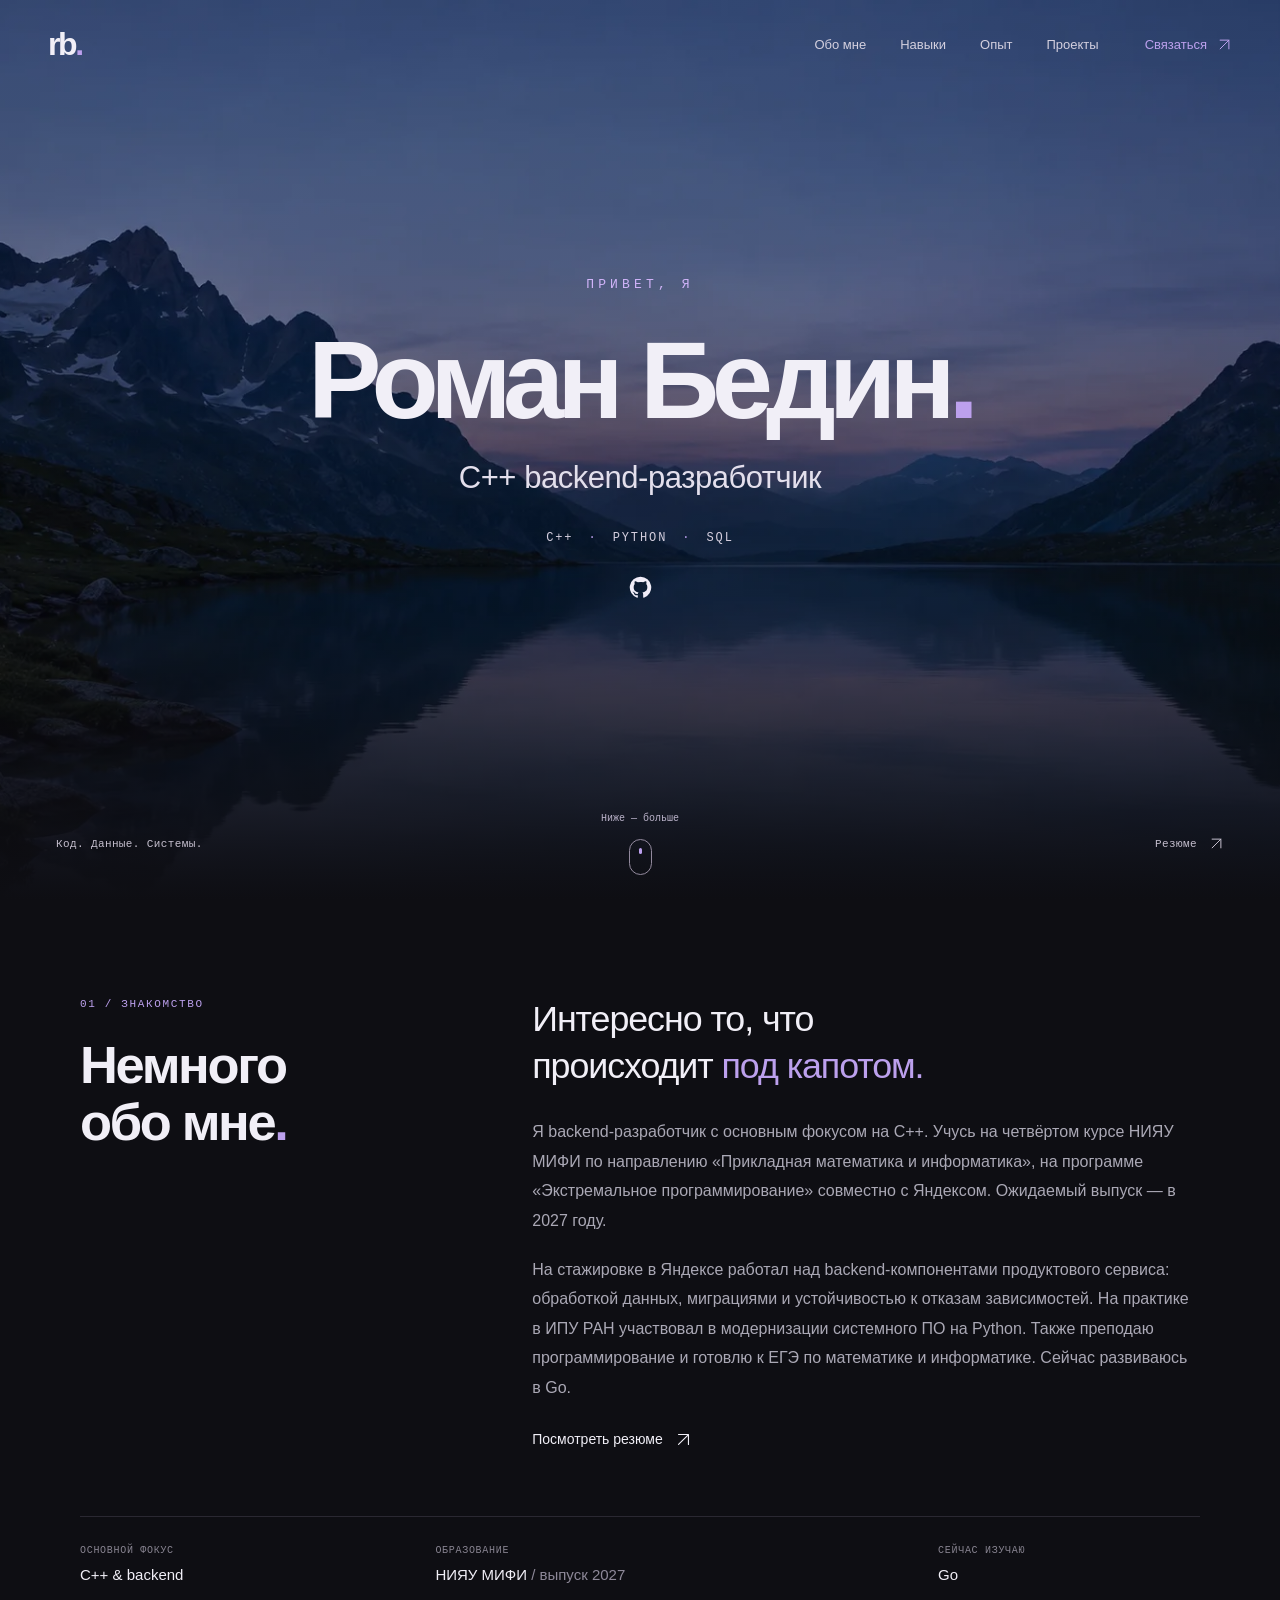
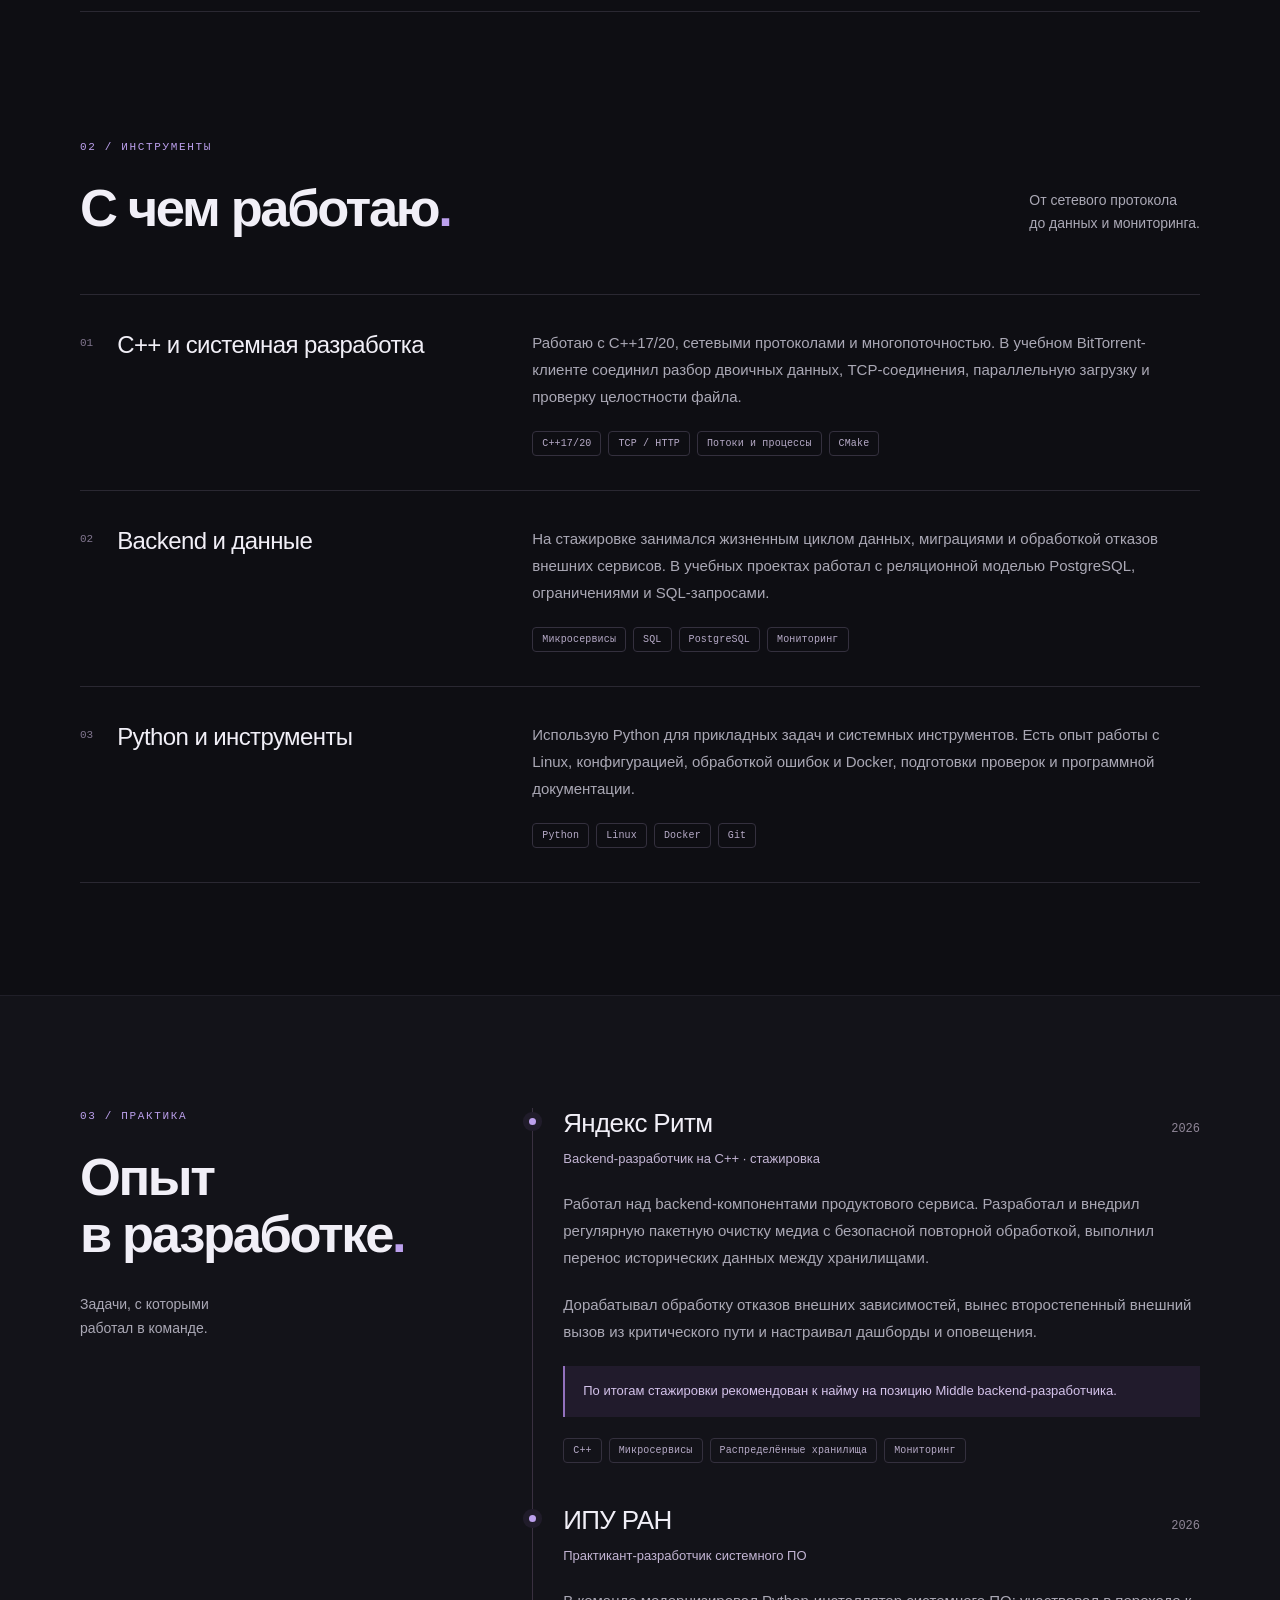
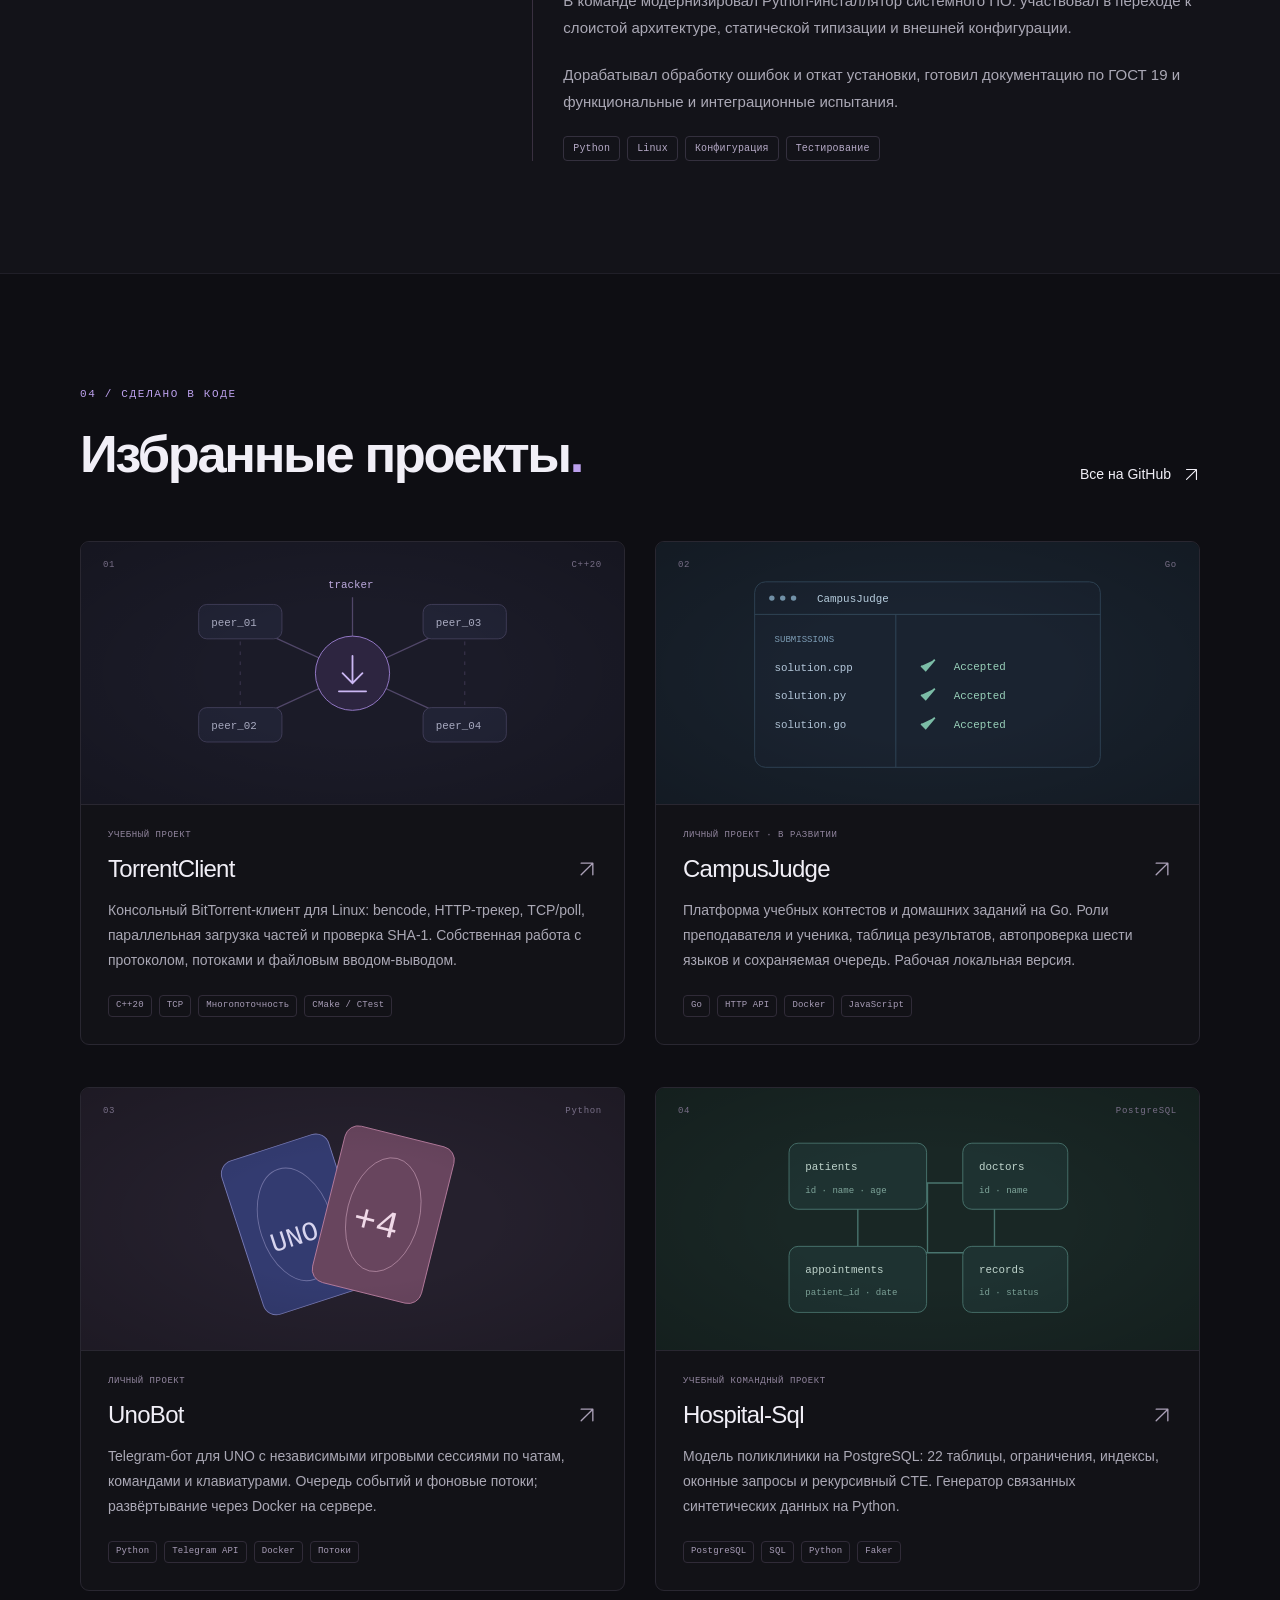
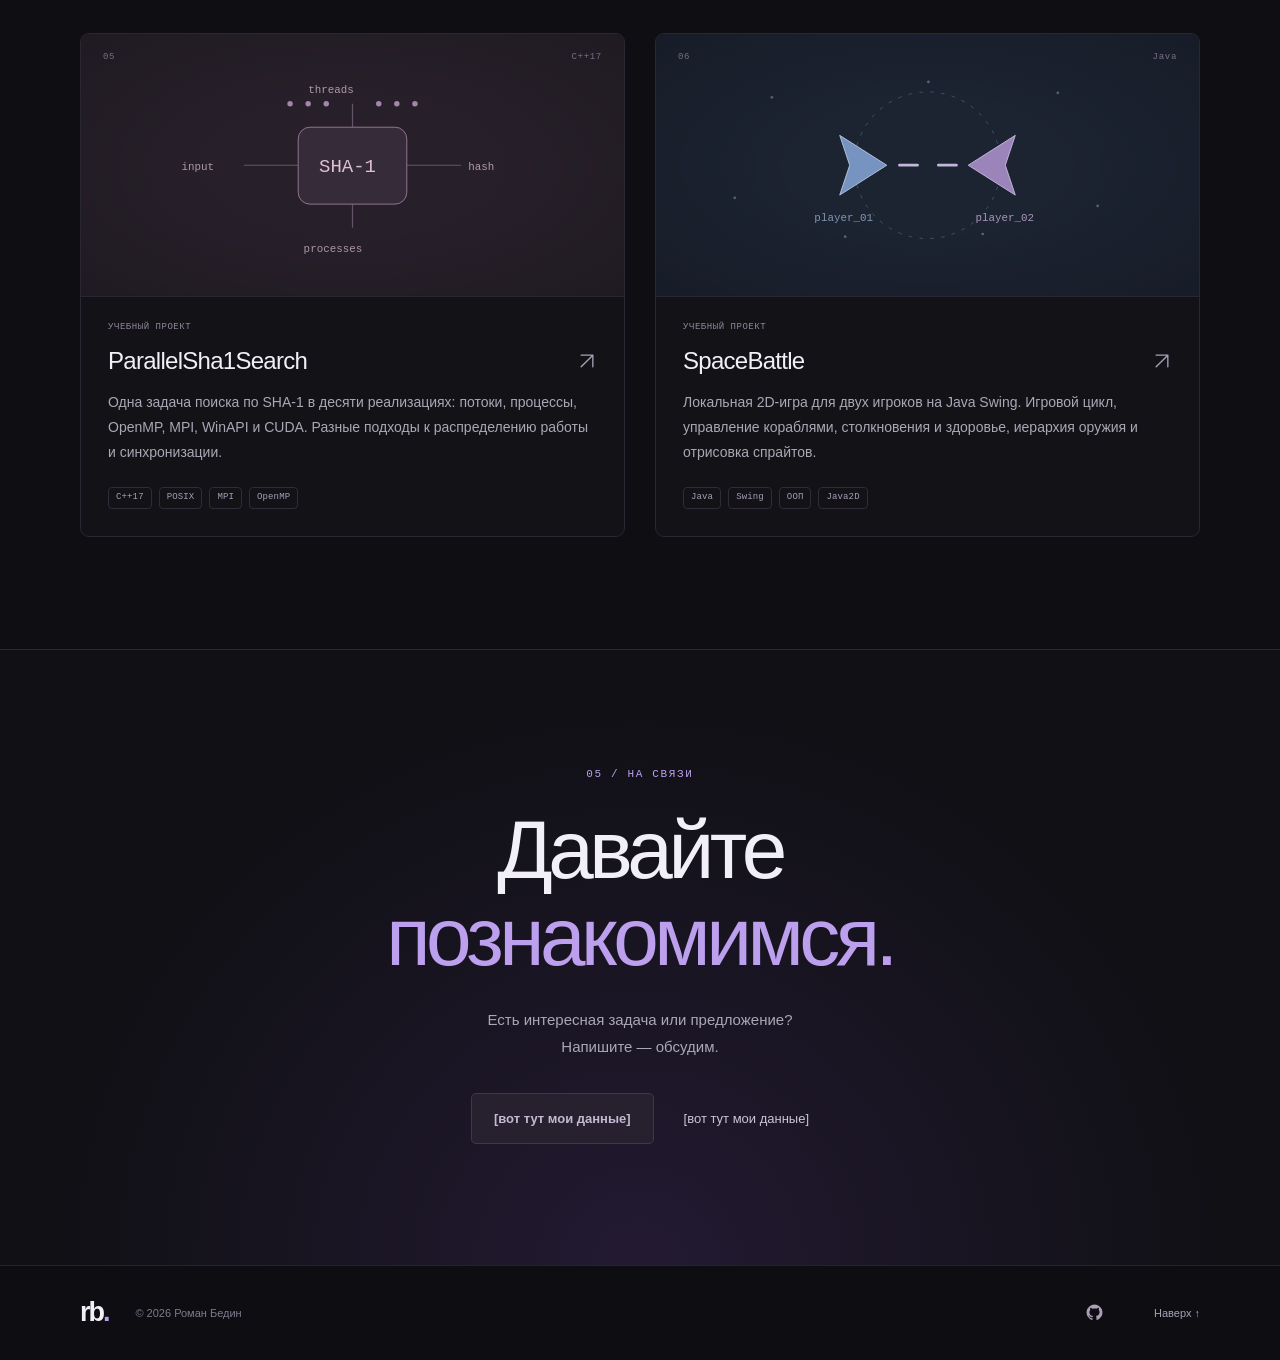
==== index.html @ 767c6d30 "Create local personal portfolio" ====
<!doctype html>
<html lang="ru">
  <head>
    <meta charset="utf-8" />
    <meta name="viewport" content="width=device-width, initial-scale=1" />
    <meta name="theme-color" content="#0e0e13" />
    <meta name="description" content="Роман Бедин — C++ backend-разработчик. Опыт в Яндексе, системная разработка и избранные проекты." />
    <title>Роман Бедин — C++ backend-разработчик</title>
    <link rel="icon" type="image/svg+xml" href="./assets/favicon.svg" />
    <link rel="preload" as="image" href="./assets/images/alpine-dusk.webp" />
    <link rel="stylesheet" href="./styles.css" />
    <script type="module" src="./app.js"></script>
  </head>
  <body>
    <a class="skip-link" href="#about">Перейти к содержанию</a>
    <svg class="icon-library" xmlns="http://www.w3.org/2000/svg" aria-hidden="true">
      <symbol id="icon-arrow" viewBox="0 0 24 24"><path d="M5 19 19 5M5 5h14v14" /></symbol>
      <symbol id="icon-down" viewBox="0 0 24 24"><path d="M12 4v16m-6-6 6 6 6-6" /></symbol>
      <symbol id="icon-github" viewBox="0 0 24 24"><path fill="currentColor" stroke="none" d="M12 .8a11.2 11.2 0 0 0-3.54 21.83c.56.1.76-.24.76-.54v-2.1c-3.12.68-3.78-1.32-3.78-1.32-.51-1.3-1.25-1.65-1.25-1.65-1.02-.7.08-.68.08-.68 1.13.08 1.73 1.16 1.73 1.16 1 1.71 2.63 1.22 3.27.94.1-.73.39-1.22.71-1.5-2.49-.28-5.11-1.25-5.11-5.54 0-1.22.44-2.22 1.15-3-.12-.28-.5-1.42.11-2.96 0 0 .94-.3 3.08 1.15A10.7 10.7 0 0 1 12 6.2c.95 0 1.9.13 2.8.38 2.14-1.45 3.08-1.15 3.08-1.15.61 1.54.23 2.68.11 2.96.72.78 1.15 1.78 1.15 3 0 4.3-2.62 5.25-5.12 5.53.4.35.76 1.03.76 2.08v3.09c0 .3.2.65.77.54A11.2 11.2 0 0 0 12 .8Z" /></symbol>
      <symbol id="icon-telegram" viewBox="0 0 24 24"><path fill="currentColor" stroke="none" d="m21.4 3.2-3.3 17c-.25 1.2-.92 1.5-1.86.93l-5.04-3.72-2.43 2.34c-.27.27-.5.5-1.02.5l.36-5.13L17.45 6c.4-.36-.08-.56-.62-.2L5.3 13.1.35 11.55c-1.08-.34-1.1-1.08.23-1.6L19.9 2.5c.9-.33 1.7.2 1.5.7Z" /></symbol>
      <symbol id="icon-mail" viewBox="0 0 24 24"><rect x="3" y="5" width="18" height="14" rx="3" /><path d="m4 7 8 6 8-6" /></symbol>
      <symbol id="icon-copy" viewBox="0 0 24 24"><rect x="8" y="8" width="12" height="12" rx="3" /><path d="M15 8V5a2 2 0 0 0-2-2H5a2 2 0 0 0-2 2v8a2 2 0 0 0 2 2h3" /></symbol>
      <symbol id="icon-check" viewBox="0 0 24 24"><path d="m5 12 4 4L19 6" /></symbol>
    </svg>

    <header class="site-header">
      <div class="header-inner">
        <a class="wordmark" href="#home" aria-label="Роман Бедин — на главную">rb<span>.</span></a>
        <button class="menu-toggle" aria-expanded="false" aria-controls="site-nav" aria-label="Открыть меню"><span></span><span></span></button>
        <nav id="site-nav" class="site-nav" aria-label="Основная навигация">
          <a href="#about">Обо мне</a>
          <a href="#expertise">Навыки</a>
          <a href="#experience">Опыт</a>
          <a href="#projects">Проекты</a>
          <a class="nav-contact" href="#contact">Связаться <svg class="icon" aria-hidden="true"><use href="#icon-arrow" /></svg></a>
        </nav>
      </div>
    </header>

    <main>
      <section id="home" class="hero" aria-labelledby="hero-title">
        <div class="hero-content">
          <p class="eyebrow hero-eyebrow">Привет, я</p>
          <h1 id="hero-title">Роман Бедин<span class="hero-dot">.</span></h1>
          <p class="hero-role">C++ backend-разработчик</p>
          <p class="hero-technologies">C++ <span>·</span> Python <span>·</span> SQL</p>
          <div class="social-links hero-socials" data-socials></div>
        </div>
        <div class="hero-bottom">
          <span class="hero-note">Код. Данные. Системы.</span>
          <a class="scroll-cue" href="#about"><span>Ниже — больше</span><span class="scroll-mouse" aria-hidden="true"><i></i></span></a>
          <a class="hero-resume" href="./resume.html">Резюме <svg class="icon" aria-hidden="true"><use href="#icon-arrow" /></svg></a>
        </div>
      </section>

      <section id="about" class="section about-section" aria-labelledby="about-title">
        <div class="container about-grid">
          <div class="section-intro"><p class="eyebrow">01 / Знакомство</p><h2 id="about-title">Немного <br />обо мне<span class="accent">.</span></h2></div>
          <div class="about-content"><p class="lead">Интересно то, что<br class="desktop-break" /> происходит <span class="accent">под капотом.</span></p><div id="about-copy" class="body-copy"></div><a class="text-link" href="./resume.html">Посмотреть резюме <svg class="icon" aria-hidden="true"><use href="#icon-arrow" /></svg></a></div>
        </div>
        <div class="container"><div class="about-facts"><div><span class="fact-label">Основной фокус</span><span>C++ & backend</span></div><div><span class="fact-label">Образование</span><span>НИЯУ МИФИ <span class="fact-muted">/ выпуск 2027</span></span></div><div><span class="fact-label">Сейчас изучаю</span><span>Go</span></div></div></div>
      </section>

      <section id="expertise" class="section expertise-section" aria-labelledby="expertise-title">
        <div class="container"><div class="section-heading"><div><p class="eyebrow">02 / Инструменты</p><h2 id="expertise-title">С чем работаю<span class="accent">.</span></h2></div><p class="section-caption">От сетевого протокола<br />до данных и мониторинга.</p></div><div id="expertise-list" class="expertise-list"></div></div>
      </section>

      <section id="experience" class="section experience-section" aria-labelledby="experience-title">
        <div class="container experience-grid"><div class="section-intro"><p class="eyebrow">03 / Практика</p><h2 id="experience-title">Опыт <br />в разработке<span class="accent">.</span></h2><p class="section-caption">Задачи, с которыми<br />работал в команде.</p></div><div id="experience-list" class="experience-list"></div></div>
      </section>

      <section id="projects" class="section projects-section" aria-labelledby="projects-title">
        <div class="container"><div class="section-heading"><div><p class="eyebrow">04 / Сделано в коде</p><h2 id="projects-title">Избранные проекты<span class="accent">.</span></h2></div><a class="text-link" href="https://github.com/lioiioiioil?tab=repositories" target="_blank" rel="noopener noreferrer">Все на GitHub <svg class="icon" aria-hidden="true"><use href="#icon-arrow" /></svg></a></div><div id="project-grid" class="project-grid"></div></div>
      </section>

      <section id="contact" class="section contact-section" aria-labelledby="contact-title">
        <div class="container contact-inner"><p class="eyebrow">05 / На связи</p><h2 id="contact-title">Давайте<br /><span class="accent">познакомимся.</span></h2><p class="contact-description">Есть интересная задача или предложение?<br />Напишите — обсудим.</p><div class="contact-actions"><a id="telegram-contact" class="button button-primary" aria-disabled="true">[вот тут мои данные]</a><div class="email-contact"><a id="email-link">[вот тут мои данные]</a><button id="copy-email" class="icon-button" hidden aria-label="Скопировать email" title="Скопировать email"><svg class="icon" aria-hidden="true"><use href="#icon-copy" /></svg></button></div></div><p id="copy-status" class="copy-status" role="status" aria-live="polite"></p></div>
      </section>
    </main>

    <footer class="site-footer"><div class="container footer-inner"><a class="wordmark" href="#home" aria-label="Наверх">rb<span>.</span></a><p>© <span id="year">2026</span> Роман Бедин</p><div class="social-links footer-socials" data-socials></div><a class="back-to-top" href="#home">Наверх ↑</a></div></footer>
    <noscript><div class="noscript-message">Для просмотра всех разделов включите JavaScript. <a href="./resume.html">Открыть текстовое резюме</a>.</div></noscript>
  </body>
</html>
---- styles.css ----
@charset "UTF-8";

:root {
  color-scheme: dark;
  --bg: #0e0e13;
  --panel: #131319;
  --text: #f1eff7;
  --muted: #aaa8b5;
  --accent: #bca0ed;
  --line: #2a2832;
  --font: -apple-system, BlinkMacSystemFont, "Segoe UI", sans-serif;
  --mono: "SFMono-Regular", Consolas, "Liberation Mono", monospace;
}

* { box-sizing: border-box; }
html { scroll-behavior: smooth; scroll-padding-top: 94px; }
body { margin: 0; background: var(--bg); color: var(--text); font-family: var(--font); -webkit-font-smoothing: antialiased; }
body, button, a { -webkit-tap-highlight-color: transparent; }
button, input { font: inherit; }
button, a { touch-action: manipulation; }
a { color: inherit; text-decoration: none; }
button { color: inherit; }
button, [href] { -webkit-user-drag: none; }
button { cursor: pointer; }
img, svg { display: block; max-width: 100%; }
h1, h2, h3, p { margin: 0; }
ul { padding: 0; margin: 0; list-style: none; }
::selection { color: #fff; background: #705b93; }
:focus-visible { outline: 2px solid var(--accent); outline-offset: 7px; }
.icon-library { position: absolute; width: 0; height: 0; overflow: hidden; }
.icon { width: 21px; height: 21px; flex: 0 0 auto; fill: none; stroke: currentColor; stroke-width: 1.6; stroke-linecap: round; stroke-linejoin: round; }
.container { width: min(1120px, calc(100% - 112px)); margin-inline: auto; }
.section { padding: 112px 0; }
.accent { color: var(--accent); }
.eyebrow { font-family: var(--mono); color: var(--accent); font-size: 11px; font-weight: 500; line-height: 1.5; letter-spacing: .15em; text-transform: uppercase; margin-bottom: 23px; }
h2 { font-size: clamp(36px, 4.1vw, 54px); font-weight: 550; line-height: 1.1; letter-spacing: -.045em; }
.section-heading { display: flex; align-items: flex-end; justify-content: space-between; gap: 32px; margin-bottom: 58px; }
.section-caption { color: var(--muted); font-size: 14px; line-height: 1.7; }
.section-intro .section-caption { margin-top: 30px; }
.text-link { display: inline-flex; align-items: center; gap: 12px; font-size: 14px; font-weight: 500; transition: color .2s; }
.text-link .icon { width: 17px; height: 17px; transition: transform .2s; }
.text-link:hover { color: var(--accent); }
.text-link:hover .icon { transform: translate(2px, -2px); }
.skip-link { position: fixed; z-index: 100; left: 16px; top: -100px; padding: 15px 20px; color: #16111f; background: var(--accent); border-radius: 6px; }
.skip-link:focus { top: 12px; }

/* The photograph stays local: the first screen works without third-party requests. */
.hero { min-height: 760px; height: 100svh; max-height: 1100px; position: relative; display: flex; align-items: center; justify-content: center; isolation: isolate; background: #171b29; }
.hero::before { content: ""; position: absolute; z-index: -2; inset: 0; background: url("./assets/images/alpine-dusk.webp") center 54% / cover no-repeat; }
.hero::after { content: ""; position: absolute; z-index: -1; inset: 0; background: linear-gradient(180deg, rgba(12, 12, 21, .36) 0%, rgba(13, 12, 23, .32) 35%, rgba(11, 11, 18, .42) 67%, #0e0e13 100%); }
.site-header { position: fixed; top: 0; width: 100%; z-index: 30; transition: background .25s, border-color .25s; border-bottom: 1px solid transparent; }
.site-header.is-scrolled { background: rgba(14, 14, 19, .92); backdrop-filter: blur(20px); border-color: rgba(255, 255, 255, .06); }
.header-inner { width: min(1320px, calc(100% - 96px)); margin: auto; height: 88px; display: flex; align-items: center; justify-content: space-between; }
.wordmark { font-weight: 750; font-size: 32px; line-height: 1; letter-spacing: -.075em; }
.wordmark span { color: var(--accent); }
.site-nav { display: flex; align-items: center; gap: 34px; font-size: 13px; }
.site-nav a { color: #d4d0df; transition: color .2s; }
.site-nav a:hover, .site-nav a[aria-current] { color: var(--accent); }
.site-nav .nav-contact { margin-left: 12px; display: flex; align-items: center; gap: 10px; }
.nav-contact .icon { width: 15px; height: 15px; }
.menu-toggle { display: none; }
.hero-content { text-align: center; margin: -26px 24px 0; }
.hero-eyebrow { font-size: 13px; letter-spacing: .32em; margin-bottom: 24px; color: #d1b4fa; }
.hero h1 { font-size: clamp(64px, 8.6vw, 118px); font-weight: 570; letter-spacing: -.065em; line-height: 1.12; }
.hero-dot { color: var(--accent); }
.hero-role { margin-top: 19px; font-size: clamp(21px, 2.5vw, 31px); font-weight: 350; letter-spacing: -.015em; color: #e3dfec; }
.hero-technologies { margin-top: 35px; font-family: var(--mono); font-size: 12px; letter-spacing: .16em; color: #d5cfdf; text-transform: uppercase; }
.hero-technologies span { margin-inline: 15px; color: var(--accent); }
.social-links { display: flex; align-items: center; gap: 22px; }
.hero-socials { justify-content: center; margin-top: 31px; gap: 24px; }
.social-link { padding: 7px; margin: -7px; display: inline-flex; color: #f1edf8; transition: color .2s, transform .2s; }
.social-link:hover { color: var(--accent); transform: translateY(-3px); }
.hero-socials .icon { width: 23px; height: 23px; }
.hero-bottom { position: absolute; bottom: 49px; left: 56px; right: 56px; display: flex; align-items: center; justify-content: space-between; }
.hero-note, .hero-resume { color: #c5bfce; font-family: var(--mono); font-size: 11px; letter-spacing: .035em; }
.hero-resume { display: flex; align-items: center; gap: 12px; }
.hero-resume .icon { width: 15px; height: 15px; }
.hero-resume:hover { color: var(--accent); }
.scroll-cue { position: absolute; left: 50%; transform: translateX(-50%); display: flex; flex-direction: column; gap: 15px; align-items: center; }
.scroll-cue > span:first-child { color: #bbb3ca; font-family: var(--mono); font-size: 10px; }
.scroll-mouse { width: 23px; height: 36px; border: 1px solid #948b9f; border-radius: 14px; display: flex; justify-content: center; }
.scroll-mouse i { width: 3px; height: 6px; background: var(--accent); border-radius: 2px; margin-top: 8px; animation: scroll-dot 2s infinite; }
@keyframes scroll-dot { 0%, 100% { transform: translateY(0); opacity: .5; } 50% { transform: translateY(7px); opacity: 1; } }

.about-section { padding-top: 96px; }
.about-grid { display: grid; grid-template-columns: 1fr 1.72fr; gap: 64px; }
.lead { font-size: clamp(25px, 2.8vw, 36px); line-height: 1.3; letter-spacing: -.03em; margin: 0 0 28px; }
.body-copy { color: var(--muted); font-size: 16px; line-height: 1.85; }
.body-copy p + p { margin-top: 19px; }
.about-content .text-link { margin-top: 28px; }
.about-facts { display: grid; grid-template-columns: 1fr 1.45fr .8fr; border-top: 1px solid var(--line); border-bottom: 1px solid var(--line); margin-top: 68px; padding-block: 28px; gap: 28px; }
.about-facts > div { display: flex; flex-direction: column; gap: 10px; font-size: 15px; }
.fact-label { color: #888491; font-family: var(--mono); font-size: 10px; letter-spacing: .07em; text-transform: uppercase; }
.fact-muted { color: #8e8999; }
.expertise-section { padding-top: 15px; }
.expertise-item { display: grid; grid-template-columns: 1fr 1.72fr; gap: 64px; border-top: 1px solid var(--line); padding: 34px 0; }
.expertise-item:last-child { border-bottom: 1px solid var(--line); }
.expertise-name { display: flex; align-items: flex-start; gap: 24px; }
.expertise-number { font: 11px var(--mono); color: #80758e; padding-top: 8px; }
.expertise-name h3 { font-size: 24px; font-weight: 500; letter-spacing: -.025em; line-height: 1.35; }
.expertise-body > p { color: var(--muted); font-size: 15px; line-height: 1.8; }
.tags { display: flex; flex-wrap: wrap; gap: 7px; margin-top: 21px; }
.tag { font: 10px/1.5 var(--mono); letter-spacing: .015em; border: 1px solid #34303e; border-radius: 4px; padding: 4px 9px; color: #b7abc8; }
.experience-section { background: var(--panel); border-block: 1px solid #201f28; }
.experience-grid { display: grid; grid-template-columns: 1fr 1.72fr; gap: 64px; }
.experience-item { position: relative; padding: 0 0 42px 30px; border-left: 1px solid #393040; }
.experience-item::before { content: ""; width: 7px; height: 7px; border-radius: 50%; background: var(--accent); position: absolute; left: -4px; top: 10px; box-shadow: 0 0 0 6px #201c2a; }
.experience-item:last-child { padding-bottom: 0; }
.experience-top { display: flex; align-items: baseline; justify-content: space-between; gap: 20px; }
.experience-top h3 { font-size: 26px; font-weight: 500; letter-spacing: -.025em; }
.experience-year { font: 12px var(--mono); color: #908798; }
.experience-role { color: #c3b5d4; font-size: 13px; line-height: 1.6; margin-top: 10px; }
.experience-copy { color: var(--muted); font-size: 15px; line-height: 1.8; margin-top: 20px; }
.experience-highlight { color: #d4c3eb; background: #211b2c; border-left: 2px solid #9271bd; margin-top: 21px; padding: 14px 18px; font-size: 13px; line-height: 1.75; }
.project-grid { display: grid; grid-template-columns: repeat(2, minmax(0, 1fr)); gap: 42px 30px; }
.project-card { min-width: 0; display: flex; flex-direction: column; border: 1px solid #292731; border-radius: 9px; background: #121217; overflow: hidden; transition: border-color .25s, transform .25s; }
.project-card:hover { border-color: #665276; transform: translateY(-5px); }
.project-art { position: relative; background: #1b1b28; overflow: hidden; border-bottom: 1px solid #292731; }
.project-art::after { content: ""; position: absolute; pointer-events: none; inset: 0; background: radial-gradient(ellipse at center, transparent 35%, rgba(0, 0, 0, .2)); }
.project-art > svg { width: 100%; transition: transform .4s; }
.project-card:hover .project-art > svg { transform: scale(1.035); }
.project-art-meta { position: absolute; left: 22px; right: 22px; top: 18px; display: flex; justify-content: space-between; font: 9px var(--mono); letter-spacing: .08em; color: #8d829f; }
.project-judge .project-art { background: #18212c; }
.project-uno .project-art { background: #25202d; }
.project-database .project-art { background: #192725; }
.project-hash .project-art { background: #27202a; }
.project-space .project-art { background: #1c2331; }
.project-body { padding: 24px 27px 27px; flex: 1; display: flex; flex-direction: column; }
.project-kind { color: #92869f; font: 9px/1.5 var(--mono); letter-spacing: .06em; text-transform: uppercase; margin-bottom: 12px; }
.project-heading { display: flex; justify-content: space-between; align-items: center; gap: 15px; }
.project-heading h3 { font-size: 24px; font-weight: 520; letter-spacing: -.03em; }
.project-heading .icon { width: 20px; height: 20px; color: #aaa0b7; transition: color .2s, transform .2s; }
.project-card:hover .project-heading .icon { transform: translate(2px, -2px); color: var(--accent); }
.project-description { color: var(--muted); font-size: 14px; line-height: 1.8; margin-top: 15px; margin-bottom: 22px; }
.project-body .tags { margin-top: auto; padding-top: 0; }
.project-body .tag { border-color: #302b38; color: #a89db7; font-size: 9px; padding: 3px 7px; }
.contact-section { position: relative; overflow: hidden; text-align: center; padding-block: 116px 84px; border-top: 1px solid var(--line); background: radial-gradient(ellipse at 50% 100%, #231a32 0%, #101015 65%); }
.contact-inner { position: relative; }
.contact-inner .eyebrow { margin-bottom: 25px; }
.contact-inner h2 { font-size: clamp(49px, 6.4vw, 84px); letter-spacing: -.055em; font-weight: 500; line-height: 1.06; }
.contact-description { margin-top: 25px; color: var(--muted); font-size: 15px; line-height: 1.8; }
.contact-actions { margin-top: 33px; display: flex; align-items: center; justify-content: center; gap: 30px; }
.button { min-height: 51px; display: inline-flex; justify-content: center; align-items: center; gap: 22px; padding: 15px 22px; border-radius: 5px; font-size: 13px; font-weight: 550; border: 1px solid transparent; transition: background .2s, transform .2s; }
.button-primary { color: #1a1324; background: #bba0e7; }
.button-primary:hover { background: #d0b7f7; transform: translateY(-2px); }
.button[aria-disabled="true"] { cursor: default; color: #c4b8d2; background: #26202f; border-color: #44354f; transform: none; }
.button .icon { width: 16px; height: 16px; }
.email-contact { display: flex; align-items: center; gap: 14px; font-size: 13px; color: #cdc3d8; }
.email-contact a:hover { color: var(--accent); }
.icon-button { width: 36px; height: 40px; display: grid; place-items: center; padding: 0; border: 0; background: transparent; color: #8f7ca7; }
.icon-button:hover { color: #d2b7f3; }
.icon-button[hidden] { display: none; }
.icon-button .icon { width: 17px; height: 17px; }
.copy-status { min-height: 20px; margin-top: 17px; font-size: 12px; color: var(--accent); }
.site-footer { background: #0d0d12; border-top: 1px solid #26222e; }
.footer-inner { min-height: 94px; display: flex; align-items: center; gap: 27px; }
.footer-inner .wordmark { font-size: 27px; }
.footer-inner > p { color: #827a8f; font-size: 11px; }
.footer-socials { margin-left: auto; gap: 22px; }
.footer-socials .icon { width: 17px; height: 17px; }
.footer-socials a { color: #aaa0b7; }
.back-to-top { color: #aaa0b7; margin-left: 24px; font-size: 11px; }
.back-to-top:hover { color: var(--accent); }
.will-reveal { transition: transform .25s, border-color .25s; }
.will-reveal.is-visible { animation: reveal-in .65s ease; }
@keyframes reveal-in { from { opacity: .45; transform: translateY(12px); } to { opacity: 1; transform: translateY(0); } }
.project-card.is-visible:hover { transform: translateY(-5px); }
.noscript-message { padding: 24px; text-align: center; background: #211a2e; }
.noscript-message a { text-decoration: underline; }

/* Standalone, printable resume. The original CV files stay outside this project. */
.resume-page { background: #101015; }
.resume-toolbar { width: min(850px, calc(100% - 64px)); margin: 38px auto 25px; display: flex; justify-content: space-between; align-items: center; gap: 20px; }
.resume-toolbar a { font-size: 13px; color: var(--muted); }
.resume-toolbar button { background: var(--accent); border: 0; border-radius: 4px; padding: 12px 18px; color: #191122; font-size: 12px; }
.resume-sheet { width: min(850px, calc(100% - 64px)); margin: 0 auto 60px; background: #f8f7fa; padding: 60px 64px; color: #25222c; font-size: 14px; line-height: 1.65; }
.resume-sheet header { padding-bottom: 22px; border-bottom: 1px solid #d6d0df; }
.resume-sheet h1 { font-size: 38px; letter-spacing: -.04em; line-height: 1.2; }
.resume-sheet header > p { margin-top: 9px; }
.resume-sheet .resume-role { color: #6b507f; font-size: 18px; }
.resume-sheet .resume-section .resume-role { font-size: 12px; margin-bottom: 9px; }
.resume-sheet .eyebrow { color: #77578f; }
.resume-contact { display: flex; flex-wrap: wrap; column-gap: 18px; row-gap: 5px; margin-top: 12px; font-size: 12px; }
.resume-sheet a { color: #6b507f; text-decoration: underline; text-underline-offset: 3px; overflow-wrap: anywhere; }
.resume-section { margin-top: 25px; }
.resume-sheet h2 { font-size: 17px; line-height: 1.3; letter-spacing: -.015em; padding-bottom: 7px; margin-bottom: 10px; border-bottom: 1px solid #ddd7e4; font-weight: 650; }
.resume-sheet h3 { font-size: 14px; margin: 14px 0 5px; font-weight: 650; line-height: 1.5; }
.resume-sheet p + p { margin-top: 8px; }
.resume-sheet ul { padding-left: 18px; list-style: disc; }
.resume-sheet li + li { margin-top: 5px; }
.resume-projects > * + * { margin-top: 14px; }
.resume-sheet small { color: #706776; }

@media (min-width: 1600px) { .hero-content { margin-top: -40px; } }
@media (max-width: 1000px) {
  .container { width: calc(100% - 72px); }
  .header-inner { width: calc(100% - 64px); }
  .site-nav { gap: 23px; }
  .section { padding-block: 86px; }
  .about-grid, .expertise-item, .experience-grid { grid-template-columns: 1fr 1.7fr; gap: 38px; }
  .expertise-name { gap: 16px; }
  .expertise-name h3 { font-size: 21px; }
  .expertise-section { padding-top: 8px; }
  .hero { min-height: 660px; }
  .hero-bottom { left: 36px; right: 36px; }
  .project-body { padding: 23px; }
  .project-heading h3 { font-size: 22px; }
  .about-facts { grid-template-columns: 1fr 1.4fr .65fr; gap: 16px; }
  .about-facts > div { font-size: 13px; }
}

@media (max-width: 700px) {
  html { scroll-padding-top: 84px; }
  .container { width: calc(100% - 44px); }
  .section { padding-block: 68px; }
  h2 { font-size: 37px; }
  .eyebrow { font-size: 10px; margin-bottom: 19px; }
  .header-inner { width: calc(100% - 44px); height: 74px; }
  .wordmark { font-size: 30px; }
  .menu-toggle { display: flex; width: 44px; height: 44px; align-items: center; justify-content: center; flex-direction: column; gap: 6px; background: transparent; border: 0; margin-right: -10px; }
  .menu-toggle span { width: 21px; height: 1px; background: #eee8f5; transition: transform .2s; }
  .menu-toggle[aria-expanded="true"] span:first-child { transform: translateY(3.5px) rotate(45deg); }
  .menu-toggle[aria-expanded="true"] span:last-child { transform: translateY(-3.5px) rotate(-45deg); }
  .site-nav { display: none; position: absolute; top: 74px; left: 0; right: 0; padding: 15px 22px 25px; background: #14121c; border-bottom: 1px solid var(--line); flex-direction: column; align-items: stretch; gap: 0; }
  .site-nav.is-open { display: flex; }
  .site-nav a { padding: 14px 0; font-size: 15px; }
  .site-nav .nav-contact { margin-left: 0; margin-top: 7px; }
  .hero { min-height: 640px; max-height: 950px; }
  .hero::before { background-position: 48% center; }
  .hero::after { background: linear-gradient(180deg, rgba(12, 12, 21, .4), rgba(13, 12, 23, .22) 40%, rgba(11, 11, 18, .5) 73%, #0e0e13); }
  .hero-content { width: calc(100% - 40px); margin-inline: auto; margin-top: -15px; }
  .hero h1 { font-size: clamp(43px, 10.6vw, 72px); letter-spacing: -.065em; white-space: nowrap; }
  .hero-eyebrow { font-size: 11px; margin-bottom: 23px; }
  .hero-role { font-size: 19px; margin-top: 17px; }
  .hero-technologies { font-size: 10px; margin-top: 29px; }
  .hero-technologies span { margin-inline: 10px; }
  .hero-socials { margin-top: 29px; gap: 28px; }
  .hero-socials .icon { width: 22px; height: 22px; }
  .hero-bottom { bottom: 37px; left: 23px; right: 23px; }
  .hero-note { display: none; }
  .hero-resume { margin-left: auto; font-size: 10px; }
  .scroll-cue { gap: 11px; }
  .scroll-cue > span:first-child { font-size: 9px; }
  .scroll-mouse { width: 21px; height: 32px; }
  .about-grid, .experience-grid { grid-template-columns: 1fr; gap: 36px; }
  .about-section { padding-top: 55px; }
  .section-intro h2 br { display: none; }
  .lead { font-size: 28px; }
  .body-copy { font-size: 14px; line-height: 1.9; }
  .about-facts { grid-template-columns: 1fr 1fr; gap: 25px 16px; padding-block: 25px; margin-top: 39px; }
  .about-facts > div:nth-child(2) { grid-row: 2; grid-column: 1 / -1; }
  .fact-label { font-size: 9px; }
  .section-heading { gap: 25px; flex-direction: column; align-items: flex-start; margin-bottom: 35px; }
  .section-caption { font-size: 13px; }
  .section-heading .section-caption br, .section-intro .section-caption br { display: none; }
  .section-intro .section-caption { margin-top: 20px; }
  .expertise-section { padding-top: 0; }
  .expertise-item { grid-template-columns: 1fr; gap: 19px; padding-block: 28px; }
  .expertise-name { gap: 16px; }
  .expertise-number { font-size: 10px; padding-top: 5px; }
  .expertise-name h3 { font-size: 23px; }
  .expertise-body > p { font-size: 14px; }
  .tag { font-size: 9px; }
  .experience-item { padding-left: 22px; }
  .experience-top h3 { font-size: 25px; }
  .experience-copy { font-size: 14px; }
  .experience-highlight { font-size: 12px; padding: 13px 15px; }
  .project-grid { grid-template-columns: 1fr; gap: 25px; }
  .project-body { padding: 23px; }
  .project-heading h3 { font-size: 24px; }
  .project-description { font-size: 13px; line-height: 1.8; }
  .project-art-meta { top: 16px; }
  .contact-section { padding-block: 72px 47px; }
  .contact-inner h2 { font-size: clamp(40px, 10.5vw, 58px); }
  .contact-description { font-size: 13px; margin-top: 23px; }
  .contact-actions { flex-direction: column; gap: 22px; }
  .button { min-height: 50px; font-size: 12px; }
  .footer-inner { min-height: 124px; flex-wrap: wrap; gap: 22px 20px; padding-block: 25px; }
  .footer-inner > p { font-size: 10px; }
  .footer-socials { gap: 17px; }
  .back-to-top { display: none; }
  .resume-toolbar, .resume-sheet { width: calc(100% - 28px); }
  .resume-toolbar { margin-top: 24px; }
  .resume-sheet { padding: 30px 24px; font-size: 12px; }
  .resume-sheet h1 { font-size: 31px; }
  .resume-sheet .resume-role { font-size: 16px; }
  .resume-contact { flex-direction: column; gap: 5px; }
}

@media (max-width: 360px) {
  .hero h1 { font-size: 38px; }
  .hero-role { font-size: 17px; }
  .hero-resume { display: none; }
  .footer-socials { width: 100%; margin-left: 0; padding-top: 3px; }
  .contact-inner h2 { font-size: 36px; }
  .project-body { padding-inline: 19px; }
}

@media (prefers-reduced-motion: reduce) {
  html { scroll-behavior: auto; }
  *, *::before, *::after { animation: none !important; transition: none !important; }
  .will-reveal { opacity: 1; transform: none; }
}

@page { size: A4; margin: 15mm; }
@media print {
  :root { color-scheme: light; }
  .resume-page { background: #fff; color: #000; }
  .resume-toolbar { display: none; }
  .resume-sheet { width: 100%; margin: 0; padding: 0; background: #fff; color: #111; font-size: 10pt; line-height: 1.45; }
  .resume-sheet h1 { font-size: 27pt; }
  .resume-sheet h2 { font-size: 13pt; break-after: avoid; }
  .resume-sheet h3 { break-after: avoid; }
  .resume-sheet a { color: #333; }
  .resume-section { margin-top: 16px; }
  .resume-sheet li { break-inside: avoid; }
  .resume-sheet p { orphans: 3; widows: 3; }
  .resume-projects article { break-inside: avoid; }
}
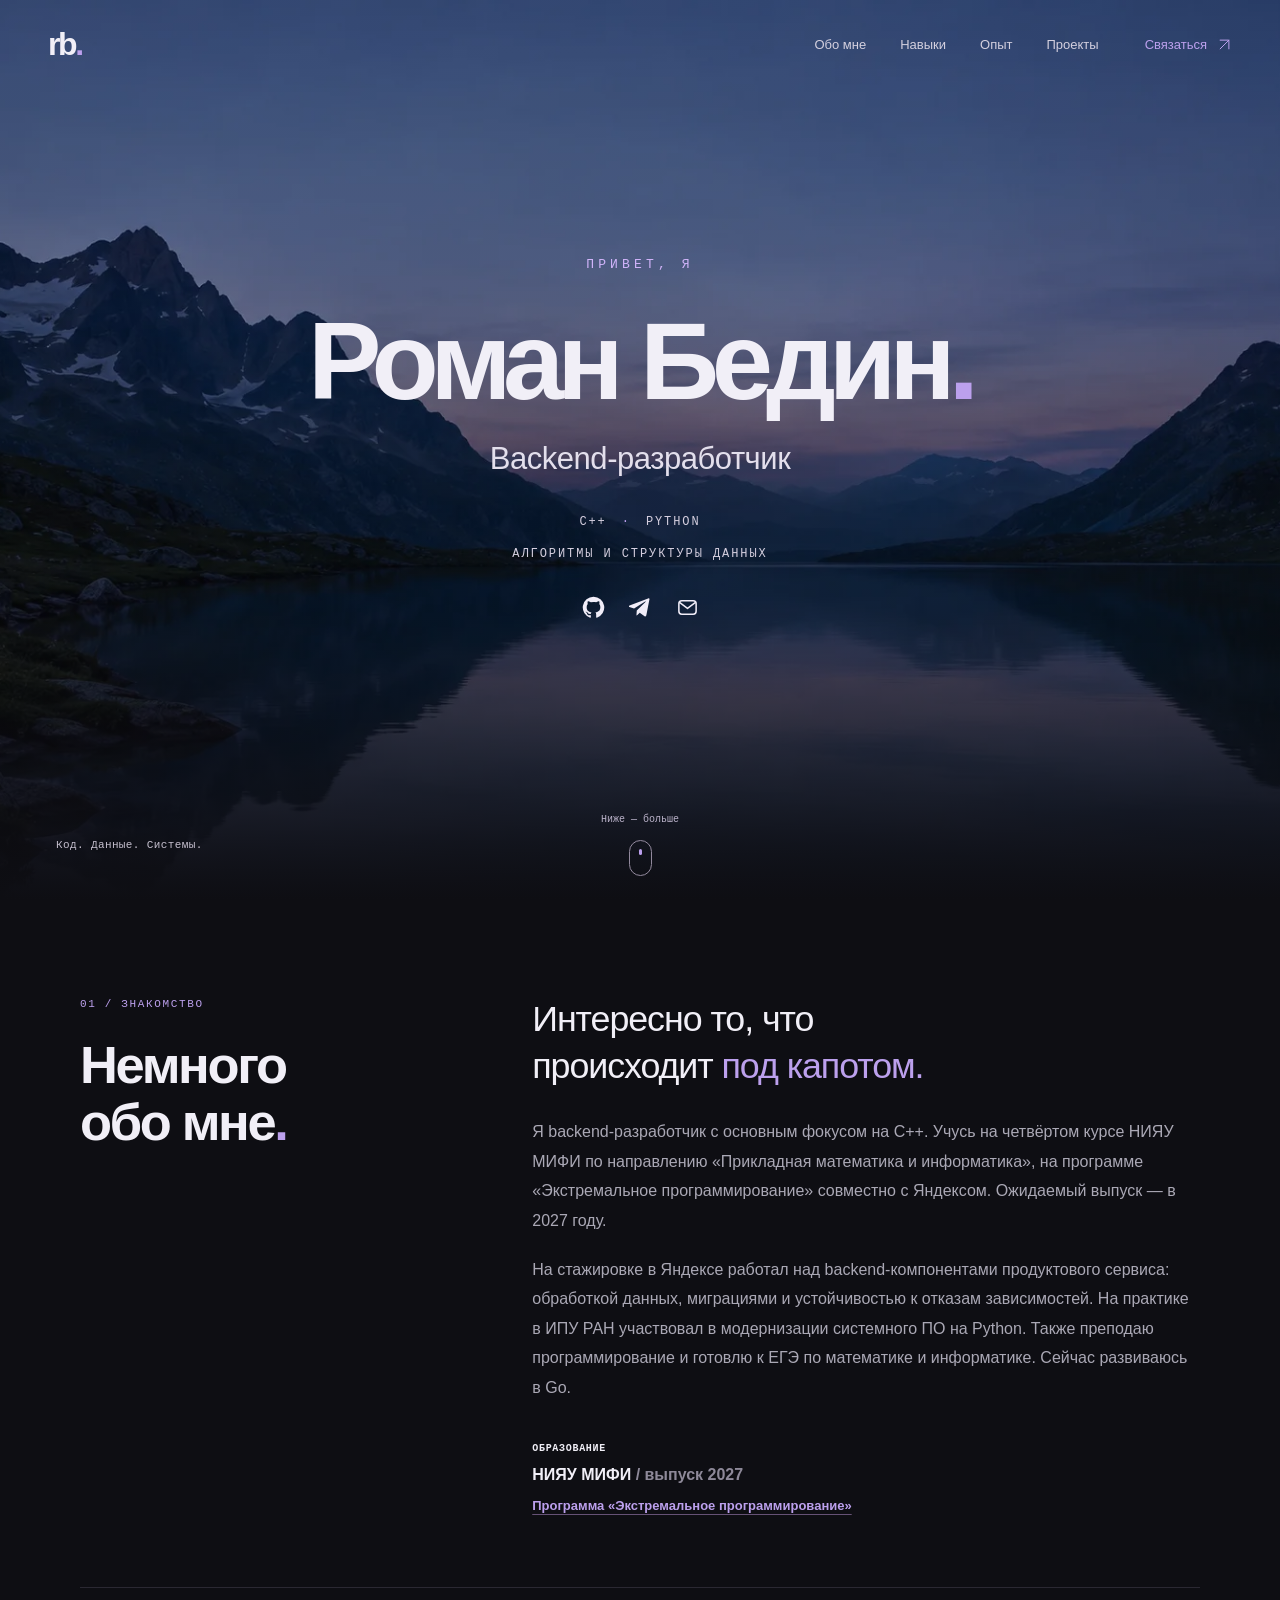
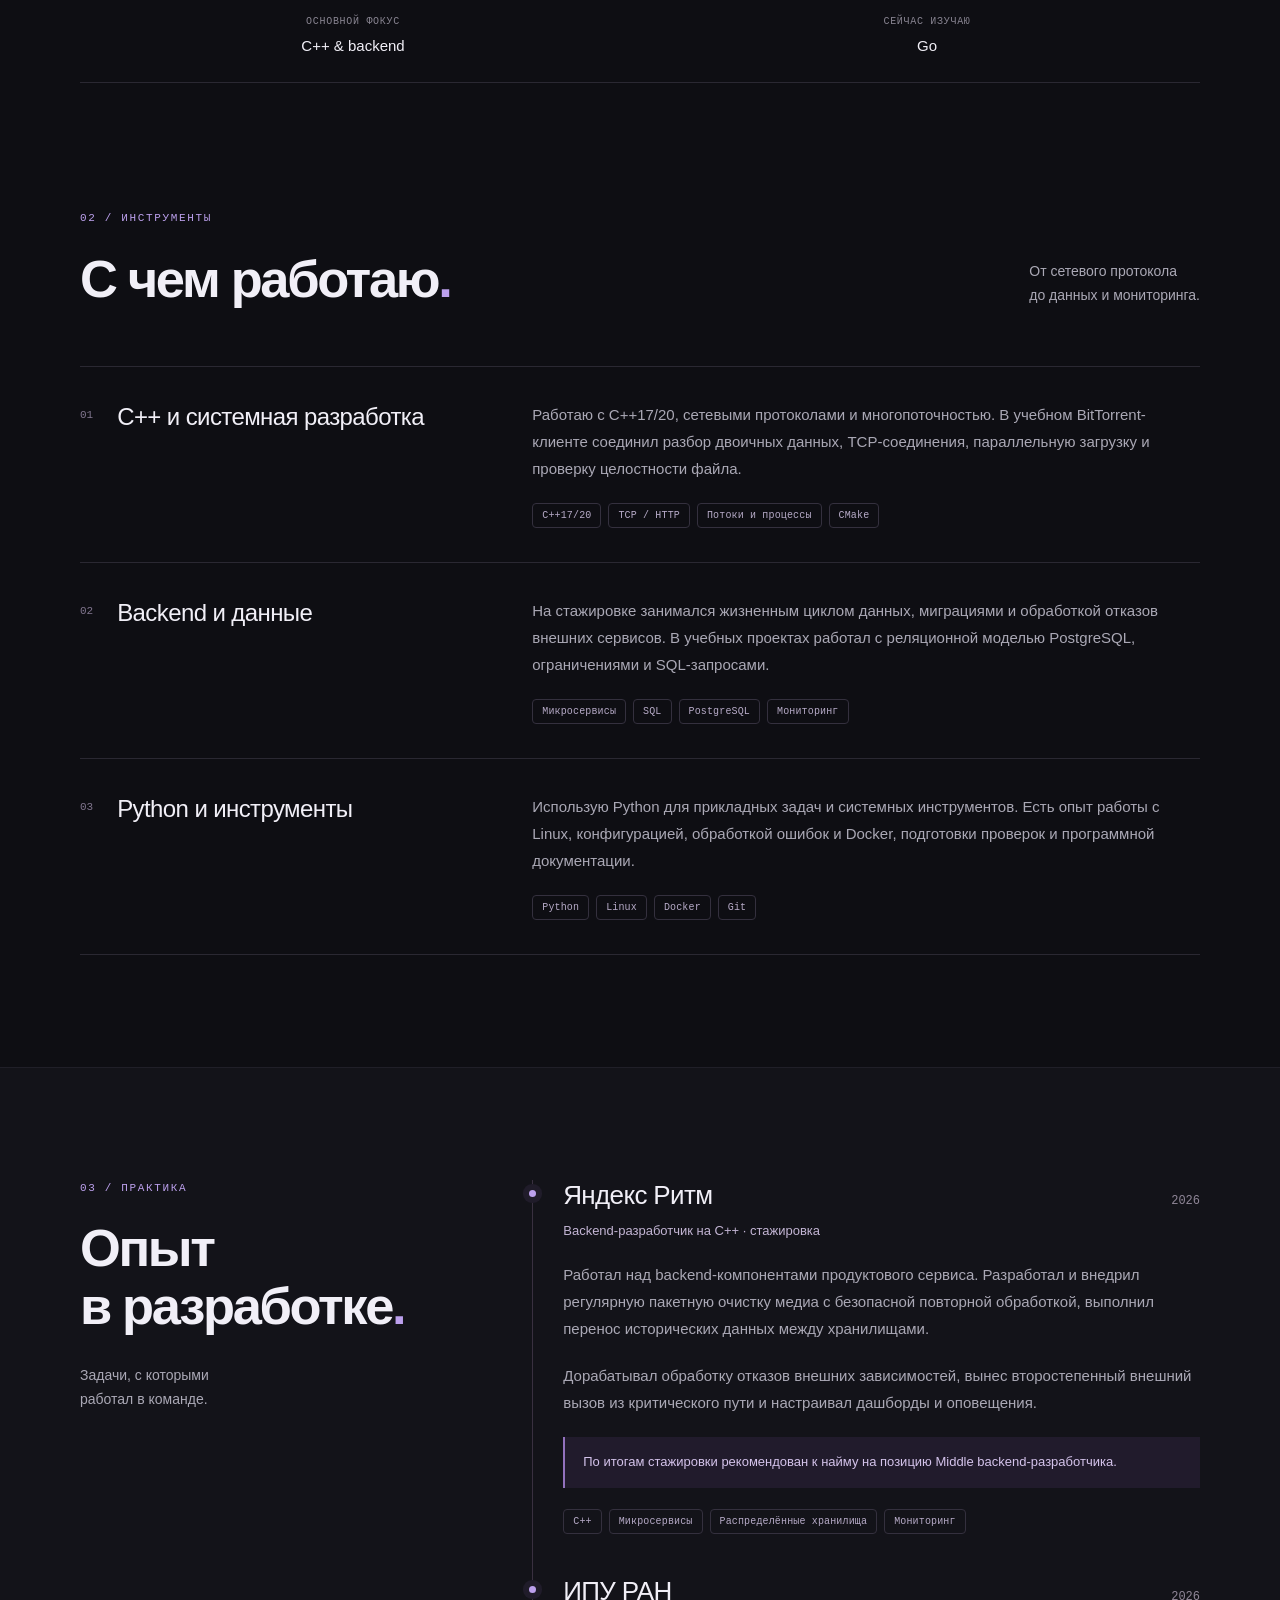
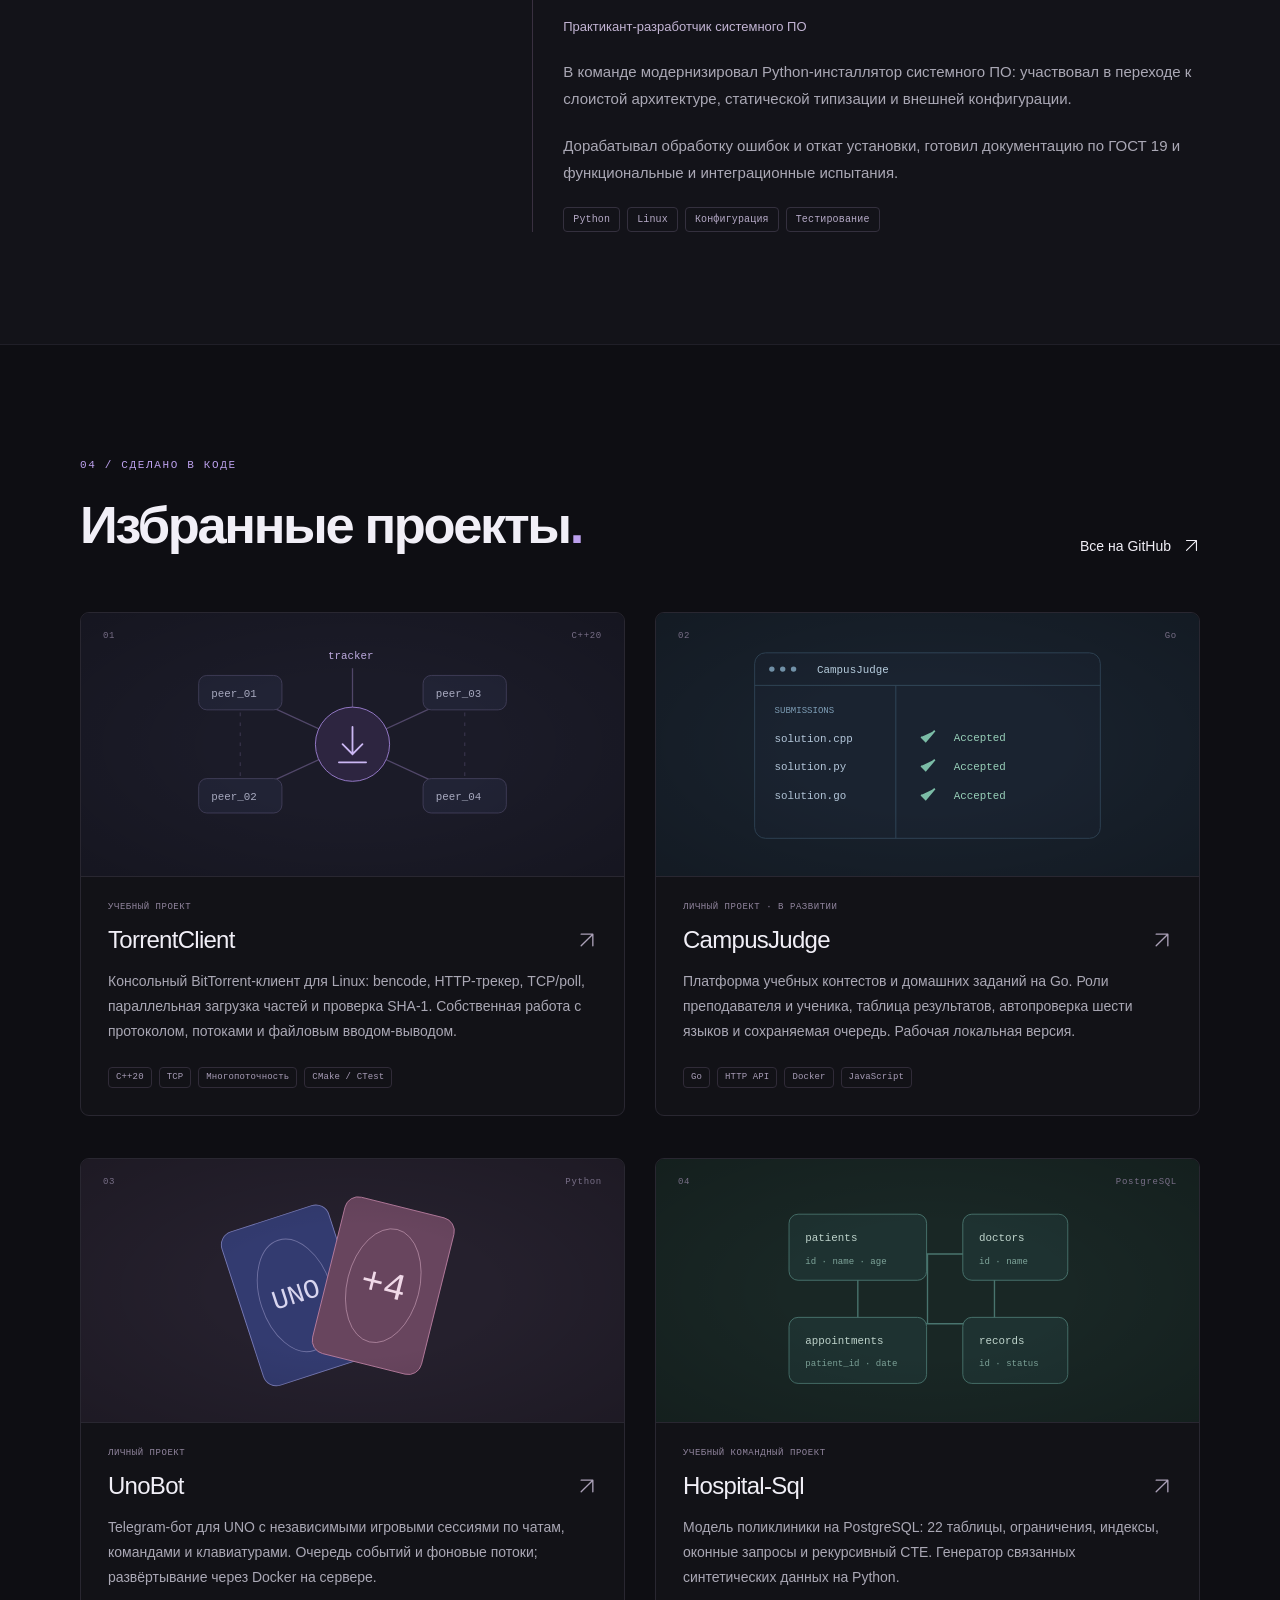
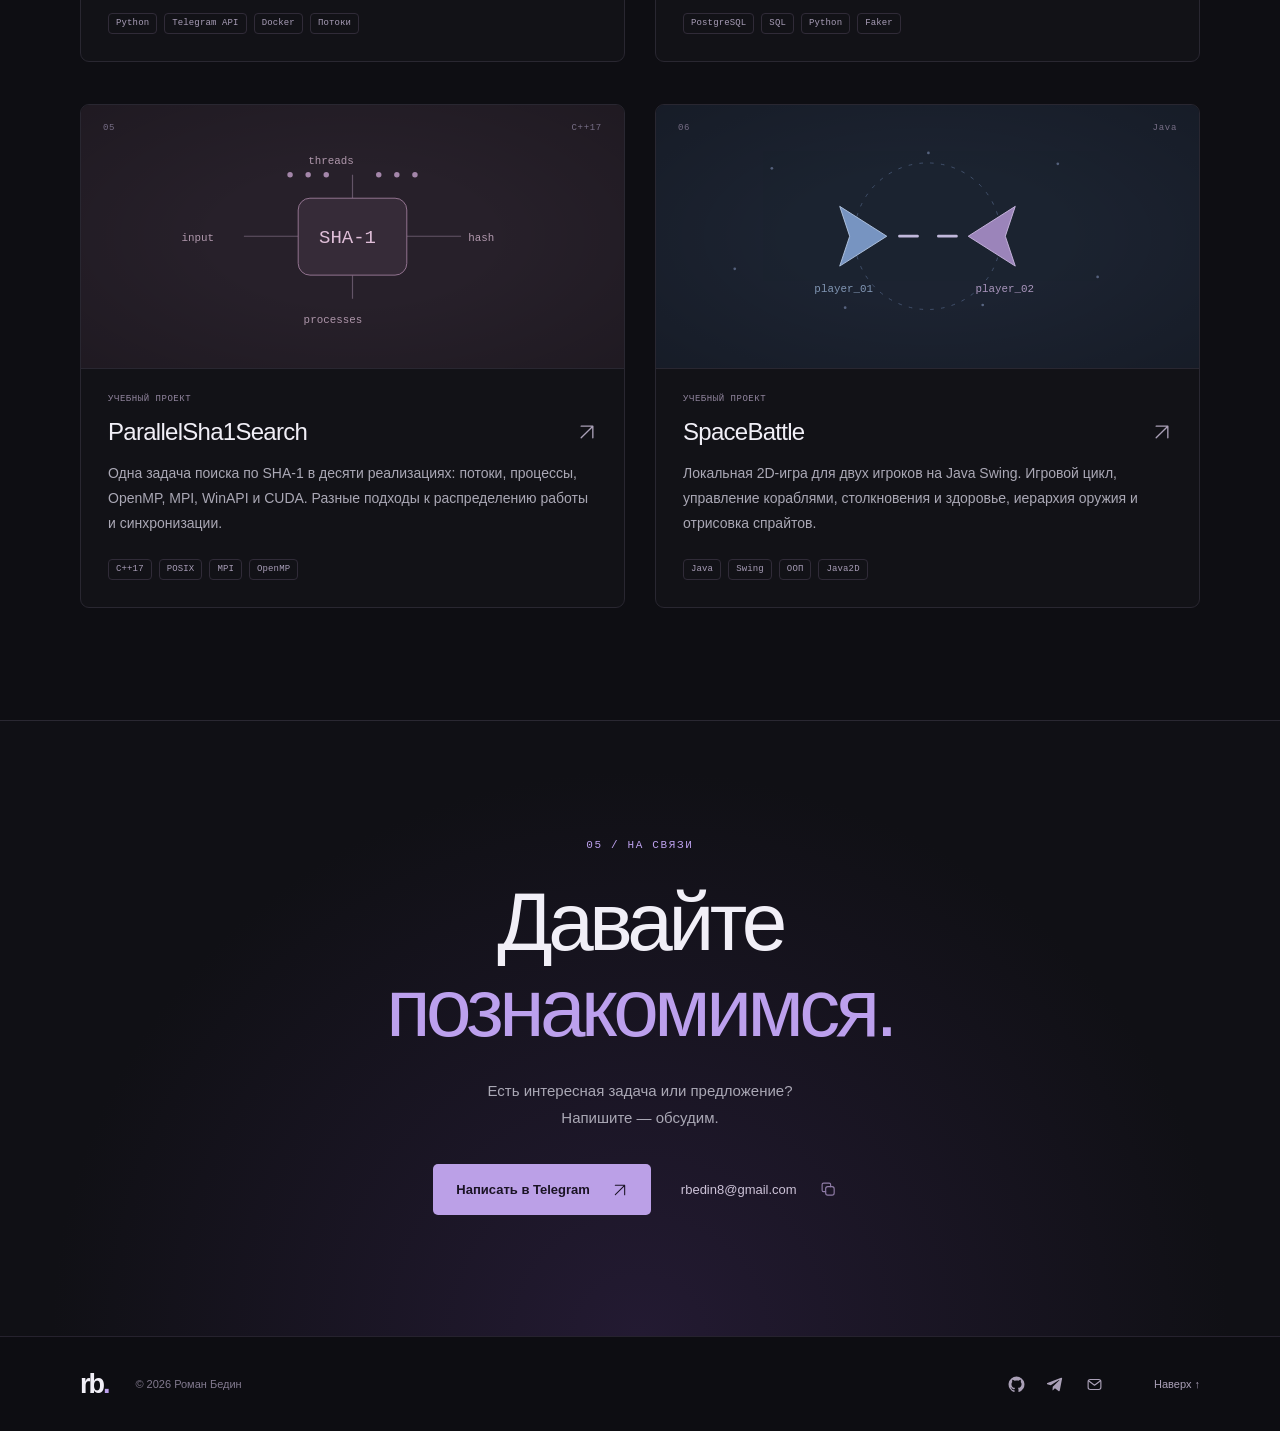
==== commit 14877785: "Refine portfolio content and layout" ====
--- a/index.html
+++ b/index.html
@@ -4,8 +4,8 @@
     <meta charset="utf-8" />
     <meta name="viewport" content="width=device-width, initial-scale=1" />
     <meta name="theme-color" content="#0e0e13" />
-    <meta name="description" content="Роман Бедин — C++ backend-разработчик. Опыт в Яндексе, системная разработка и избранные проекты." />
-    <title>Роман Бедин — C++ backend-разработчик</title>
+    <meta name="description" content="Роман Бедин — Backend-разработчик. Опыт в Яндексе, системная разработка и избранные проекты." />
+    <title>Роман Бедин — Backend-разработчик</title>
     <link rel="icon" type="image/svg+xml" href="./assets/favicon.svg" />
     <link rel="preload" as="image" href="./assets/images/alpine-dusk.webp" />
     <link rel="stylesheet" href="./styles.css" />
@@ -42,23 +42,22 @@
         <div class="hero-content">
           <p class="eyebrow hero-eyebrow">Привет, я</p>
           <h1 id="hero-title">Роман Бедин<span class="hero-dot">.</span></h1>
-          <p class="hero-role">C++ backend-разработчик</p>
-          <p class="hero-technologies">C++ <span>·</span> Python <span>·</span> SQL</p>
+          <p class="hero-role">Backend-разработчик</p>
+          <ul class="hero-technologies" aria-label="Технологии и основы"><li>C++</li><li>Python</li><li>Алгоритмы и структуры данных</li></ul>
           <div class="social-links hero-socials" data-socials></div>
         </div>
         <div class="hero-bottom">
           <span class="hero-note">Код. Данные. Системы.</span>
           <a class="scroll-cue" href="#about"><span>Ниже — больше</span><span class="scroll-mouse" aria-hidden="true"><i></i></span></a>
-          <a class="hero-resume" href="./resume.html">Резюме <svg class="icon" aria-hidden="true"><use href="#icon-arrow" /></svg></a>
         </div>
       </section>
 
       <section id="about" class="section about-section" aria-labelledby="about-title">
         <div class="container about-grid">
           <div class="section-intro"><p class="eyebrow">01 / Знакомство</p><h2 id="about-title">Немного <br />обо мне<span class="accent">.</span></h2></div>
-          <div class="about-content"><p class="lead">Интересно то, что<br class="desktop-break" /> происходит <span class="accent">под капотом.</span></p><div id="about-copy" class="body-copy"></div><a class="text-link" href="./resume.html">Посмотреть резюме <svg class="icon" aria-hidden="true"><use href="#icon-arrow" /></svg></a></div>
+          <div class="about-content"><p class="lead">Интересно то, что<br class="desktop-break" /> происходит <span class="accent">под капотом.</span></p><div id="about-copy" class="body-copy"></div><p class="about-education"><strong><span class="fact-label">Образование</span><br />НИЯУ МИФИ <span class="fact-muted">/ выпуск 2027</span><br /><a class="education-program" href="https://icis.mephi.ru/about/programs/22-bach-prog-extreme-programming" target="_blank" rel="noopener noreferrer">Программа «Экстремальное программирование»</a></strong></p></div>
         </div>
-        <div class="container"><div class="about-facts"><div><span class="fact-label">Основной фокус</span><span>C++ & backend</span></div><div><span class="fact-label">Образование</span><span>НИЯУ МИФИ <span class="fact-muted">/ выпуск 2027</span></span></div><div><span class="fact-label">Сейчас изучаю</span><span>Go</span></div></div></div>
+        <div class="container"><div class="about-facts"><div><span class="fact-label">Основной фокус</span><span>C++ & backend</span></div><div><span class="fact-label">Сейчас изучаю</span><span>Go</span></div></div></div>
       </section>
 
       <section id="expertise" class="section expertise-section" aria-labelledby="expertise-title">
@@ -74,11 +73,11 @@
       </section>
 
       <section id="contact" class="section contact-section" aria-labelledby="contact-title">
-        <div class="container contact-inner"><p class="eyebrow">05 / На связи</p><h2 id="contact-title">Давайте<br /><span class="accent">познакомимся.</span></h2><p class="contact-description">Есть интересная задача или предложение?<br />Напишите — обсудим.</p><div class="contact-actions"><a id="telegram-contact" class="button button-primary" aria-disabled="true">[вот тут мои данные]</a><div class="email-contact"><a id="email-link">[вот тут мои данные]</a><button id="copy-email" class="icon-button" hidden aria-label="Скопировать email" title="Скопировать email"><svg class="icon" aria-hidden="true"><use href="#icon-copy" /></svg></button></div></div><p id="copy-status" class="copy-status" role="status" aria-live="polite"></p></div>
+        <div class="container contact-inner"><p class="eyebrow">05 / На связи</p><h2 id="contact-title">Давайте<br /><span class="accent">познакомимся.</span></h2><p class="contact-description">Есть интересная задача или предложение?<br />Напишите — обсудим.</p><div class="contact-actions"><a id="telegram-contact" class="button button-primary" href="https://t.me/rbedin25" target="_blank" rel="noopener noreferrer">Написать в Telegram <svg class="icon" aria-hidden="true"><use href="#icon-arrow" /></svg></a><div class="email-contact"><a id="email-link" href="mailto:rbedin8@gmail.com">rbedin8@gmail.com</a><button id="copy-email" class="icon-button" aria-label="Скопировать email" title="Скопировать email"><svg class="icon" aria-hidden="true"><use href="#icon-copy" /></svg></button></div></div><p id="copy-status" class="copy-status" role="status" aria-live="polite"></p></div>
       </section>
     </main>
 
     <footer class="site-footer"><div class="container footer-inner"><a class="wordmark" href="#home" aria-label="Наверх">rb<span>.</span></a><p>© <span id="year">2026</span> Роман Бедин</p><div class="social-links footer-socials" data-socials></div><a class="back-to-top" href="#home">Наверх ↑</a></div></footer>
-    <noscript><div class="noscript-message">Для просмотра всех разделов включите JavaScript. <a href="./resume.html">Открыть текстовое резюме</a>.</div></noscript>
+    <noscript><div class="noscript-message">Для просмотра всех разделов включите JavaScript. Проекты также доступны <a href="https://github.com/lioiioiioil">на GitHub</a>.</div></noscript>
   </body>
 </html>
--- a/styles.css
+++ b/styles.css
@@ -64,18 +64,17 @@
 .hero h1 { font-size: clamp(64px, 8.6vw, 118px); font-weight: 570; letter-spacing: -.065em; line-height: 1.12; }
 .hero-dot { color: var(--accent); }
 .hero-role { margin-top: 19px; font-size: clamp(21px, 2.5vw, 31px); font-weight: 350; letter-spacing: -.015em; color: #e3dfec; }
-.hero-technologies { margin-top: 35px; font-family: var(--mono); font-size: 12px; letter-spacing: .16em; color: #d5cfdf; text-transform: uppercase; }
-.hero-technologies span { margin-inline: 15px; color: var(--accent); }
+.hero-technologies { display: flex; flex-wrap: wrap; align-items: center; justify-content: center; row-gap: 12px; margin-top: 35px; font-family: var(--mono); font-size: 12px; line-height: 1.7; letter-spacing: .16em; color: #d5cfdf; text-transform: uppercase; }
+.hero-technologies li + li::before { content: '·'; margin-inline: 15px; color: var(--accent); }
+.hero-technologies li:last-child { flex-basis: 100%; }
+.hero-technologies li:last-child::before { display: none; }
 .social-links { display: flex; align-items: center; gap: 22px; }
 .hero-socials { justify-content: center; margin-top: 31px; gap: 24px; }
 .social-link { padding: 7px; margin: -7px; display: inline-flex; color: #f1edf8; transition: color .2s, transform .2s; }
 .social-link:hover { color: var(--accent); transform: translateY(-3px); }
 .hero-socials .icon { width: 23px; height: 23px; }
 .hero-bottom { position: absolute; bottom: 49px; left: 56px; right: 56px; display: flex; align-items: center; justify-content: space-between; }
-.hero-note, .hero-resume { color: #c5bfce; font-family: var(--mono); font-size: 11px; letter-spacing: .035em; }
-.hero-resume { display: flex; align-items: center; gap: 12px; }
-.hero-resume .icon { width: 15px; height: 15px; }
-.hero-resume:hover { color: var(--accent); }
+.hero-note { color: #c5bfce; font-family: var(--mono); font-size: 11px; letter-spacing: .035em; }
 .scroll-cue { position: absolute; left: 50%; transform: translateX(-50%); display: flex; flex-direction: column; gap: 15px; align-items: center; }
 .scroll-cue > span:first-child { color: #bbb3ca; font-family: var(--mono); font-size: 10px; }
 .scroll-mouse { width: 23px; height: 36px; border: 1px solid #948b9f; border-radius: 14px; display: flex; justify-content: center; }
@@ -87,11 +86,14 @@
 .lead { font-size: clamp(25px, 2.8vw, 36px); line-height: 1.3; letter-spacing: -.03em; margin: 0 0 28px; }
 .body-copy { color: var(--muted); font-size: 16px; line-height: 1.85; }
 .body-copy p + p { margin-top: 19px; }
-.about-content .text-link { margin-top: 28px; }
-.about-facts { display: grid; grid-template-columns: 1fr 1.45fr .8fr; border-top: 1px solid var(--line); border-bottom: 1px solid var(--line); margin-top: 68px; padding-block: 28px; gap: 28px; }
-.about-facts > div { display: flex; flex-direction: column; gap: 10px; font-size: 15px; }
+.about-facts { display: grid; grid-template-columns: 1fr 1fr; border-top: 1px solid var(--line); border-bottom: 1px solid var(--line); margin-top: 68px; padding-block: 28px; gap: 28px; }
+.about-facts > div { display: flex; flex-direction: column; align-items: center; text-align: center; gap: 10px; font-size: 15px; }
+.about-education { margin-top: 28px; font-size: 16px; line-height: 1.85; }
+.about-education .fact-label { color: var(--text); }
 .fact-label { color: #888491; font-family: var(--mono); font-size: 10px; letter-spacing: .07em; text-transform: uppercase; }
 .fact-muted { color: #8e8999; }
+.education-program { width: fit-content; max-width: 100%; color: var(--accent); font-size: 13px; line-height: 1.6; text-decoration: underline; text-decoration-color: #665276; text-underline-offset: 4px; }
+.education-program:hover { color: var(--text); text-decoration-color: var(--accent); }
 .expertise-section { padding-top: 15px; }
 .expertise-item { display: grid; grid-template-columns: 1fr 1.72fr; gap: 64px; border-top: 1px solid var(--line); padding: 34px 0; }
 .expertise-item:last-child { border-bottom: 1px solid var(--line); }
@@ -168,29 +170,6 @@
 .noscript-message { padding: 24px; text-align: center; background: #211a2e; }
 .noscript-message a { text-decoration: underline; }
 
-/* Standalone, printable resume. The original CV files stay outside this project. */
-.resume-page { background: #101015; }
-.resume-toolbar { width: min(850px, calc(100% - 64px)); margin: 38px auto 25px; display: flex; justify-content: space-between; align-items: center; gap: 20px; }
-.resume-toolbar a { font-size: 13px; color: var(--muted); }
-.resume-toolbar button { background: var(--accent); border: 0; border-radius: 4px; padding: 12px 18px; color: #191122; font-size: 12px; }
-.resume-sheet { width: min(850px, calc(100% - 64px)); margin: 0 auto 60px; background: #f8f7fa; padding: 60px 64px; color: #25222c; font-size: 14px; line-height: 1.65; }
-.resume-sheet header { padding-bottom: 22px; border-bottom: 1px solid #d6d0df; }
-.resume-sheet h1 { font-size: 38px; letter-spacing: -.04em; line-height: 1.2; }
-.resume-sheet header > p { margin-top: 9px; }
-.resume-sheet .resume-role { color: #6b507f; font-size: 18px; }
-.resume-sheet .resume-section .resume-role { font-size: 12px; margin-bottom: 9px; }
-.resume-sheet .eyebrow { color: #77578f; }
-.resume-contact { display: flex; flex-wrap: wrap; column-gap: 18px; row-gap: 5px; margin-top: 12px; font-size: 12px; }
-.resume-sheet a { color: #6b507f; text-decoration: underline; text-underline-offset: 3px; overflow-wrap: anywhere; }
-.resume-section { margin-top: 25px; }
-.resume-sheet h2 { font-size: 17px; line-height: 1.3; letter-spacing: -.015em; padding-bottom: 7px; margin-bottom: 10px; border-bottom: 1px solid #ddd7e4; font-weight: 650; }
-.resume-sheet h3 { font-size: 14px; margin: 14px 0 5px; font-weight: 650; line-height: 1.5; }
-.resume-sheet p + p { margin-top: 8px; }
-.resume-sheet ul { padding-left: 18px; list-style: disc; }
-.resume-sheet li + li { margin-top: 5px; }
-.resume-projects > * + * { margin-top: 14px; }
-.resume-sheet small { color: #706776; }
-
 @media (min-width: 1600px) { .hero-content { margin-top: -40px; } }
 @media (max-width: 1000px) {
   .container { width: calc(100% - 72px); }
@@ -205,7 +184,7 @@
   .hero-bottom { left: 36px; right: 36px; }
   .project-body { padding: 23px; }
   .project-heading h3 { font-size: 22px; }
-  .about-facts { grid-template-columns: 1fr 1.4fr .65fr; gap: 16px; }
+  .about-facts { gap: 24px 16px; }
   .about-facts > div { font-size: 13px; }
 }
 
@@ -233,12 +212,11 @@
   .hero-eyebrow { font-size: 11px; margin-bottom: 23px; }
   .hero-role { font-size: 19px; margin-top: 17px; }
   .hero-technologies { font-size: 10px; margin-top: 29px; }
-  .hero-technologies span { margin-inline: 10px; }
+  .hero-technologies li + li::before { margin-inline: 10px; }
   .hero-socials { margin-top: 29px; gap: 28px; }
   .hero-socials .icon { width: 22px; height: 22px; }
   .hero-bottom { bottom: 37px; left: 23px; right: 23px; }
   .hero-note { display: none; }
-  .hero-resume { margin-left: auto; font-size: 10px; }
   .scroll-cue { gap: 11px; }
   .scroll-cue > span:first-child { font-size: 9px; }
   .scroll-mouse { width: 21px; height: 32px; }
@@ -248,7 +226,7 @@
   .lead { font-size: 28px; }
   .body-copy { font-size: 14px; line-height: 1.9; }
   .about-facts { grid-template-columns: 1fr 1fr; gap: 25px 16px; padding-block: 25px; margin-top: 39px; }
-  .about-facts > div:nth-child(2) { grid-row: 2; grid-column: 1 / -1; }
+  .about-education { font-size: 14px; }
   .fact-label { font-size: 9px; }
   .section-heading { gap: 25px; flex-direction: column; align-items: flex-start; margin-bottom: 35px; }
   .section-caption { font-size: 13px; }
@@ -279,18 +257,11 @@
   .footer-inner > p { font-size: 10px; }
   .footer-socials { gap: 17px; }
   .back-to-top { display: none; }
-  .resume-toolbar, .resume-sheet { width: calc(100% - 28px); }
-  .resume-toolbar { margin-top: 24px; }
-  .resume-sheet { padding: 30px 24px; font-size: 12px; }
-  .resume-sheet h1 { font-size: 31px; }
-  .resume-sheet .resume-role { font-size: 16px; }
-  .resume-contact { flex-direction: column; gap: 5px; }
 }
 
 @media (max-width: 360px) {
   .hero h1 { font-size: 38px; }
   .hero-role { font-size: 17px; }
-  .hero-resume { display: none; }
   .footer-socials { width: 100%; margin-left: 0; padding-top: 3px; }
   .contact-inner h2 { font-size: 36px; }
   .project-body { padding-inline: 19px; }
@@ -301,19 +272,3 @@
   *, *::before, *::after { animation: none !important; transition: none !important; }
   .will-reveal { opacity: 1; transform: none; }
 }
-
-@page { size: A4; margin: 15mm; }
-@media print {
-  :root { color-scheme: light; }
-  .resume-page { background: #fff; color: #000; }
-  .resume-toolbar { display: none; }
-  .resume-sheet { width: 100%; margin: 0; padding: 0; background: #fff; color: #111; font-size: 10pt; line-height: 1.45; }
-  .resume-sheet h1 { font-size: 27pt; }
-  .resume-sheet h2 { font-size: 13pt; break-after: avoid; }
-  .resume-sheet h3 { break-after: avoid; }
-  .resume-sheet a { color: #333; }
-  .resume-section { margin-top: 16px; }
-  .resume-sheet li { break-inside: avoid; }
-  .resume-sheet p { orphans: 3; widows: 3; }
-  .resume-projects article { break-inside: avoid; }
-}
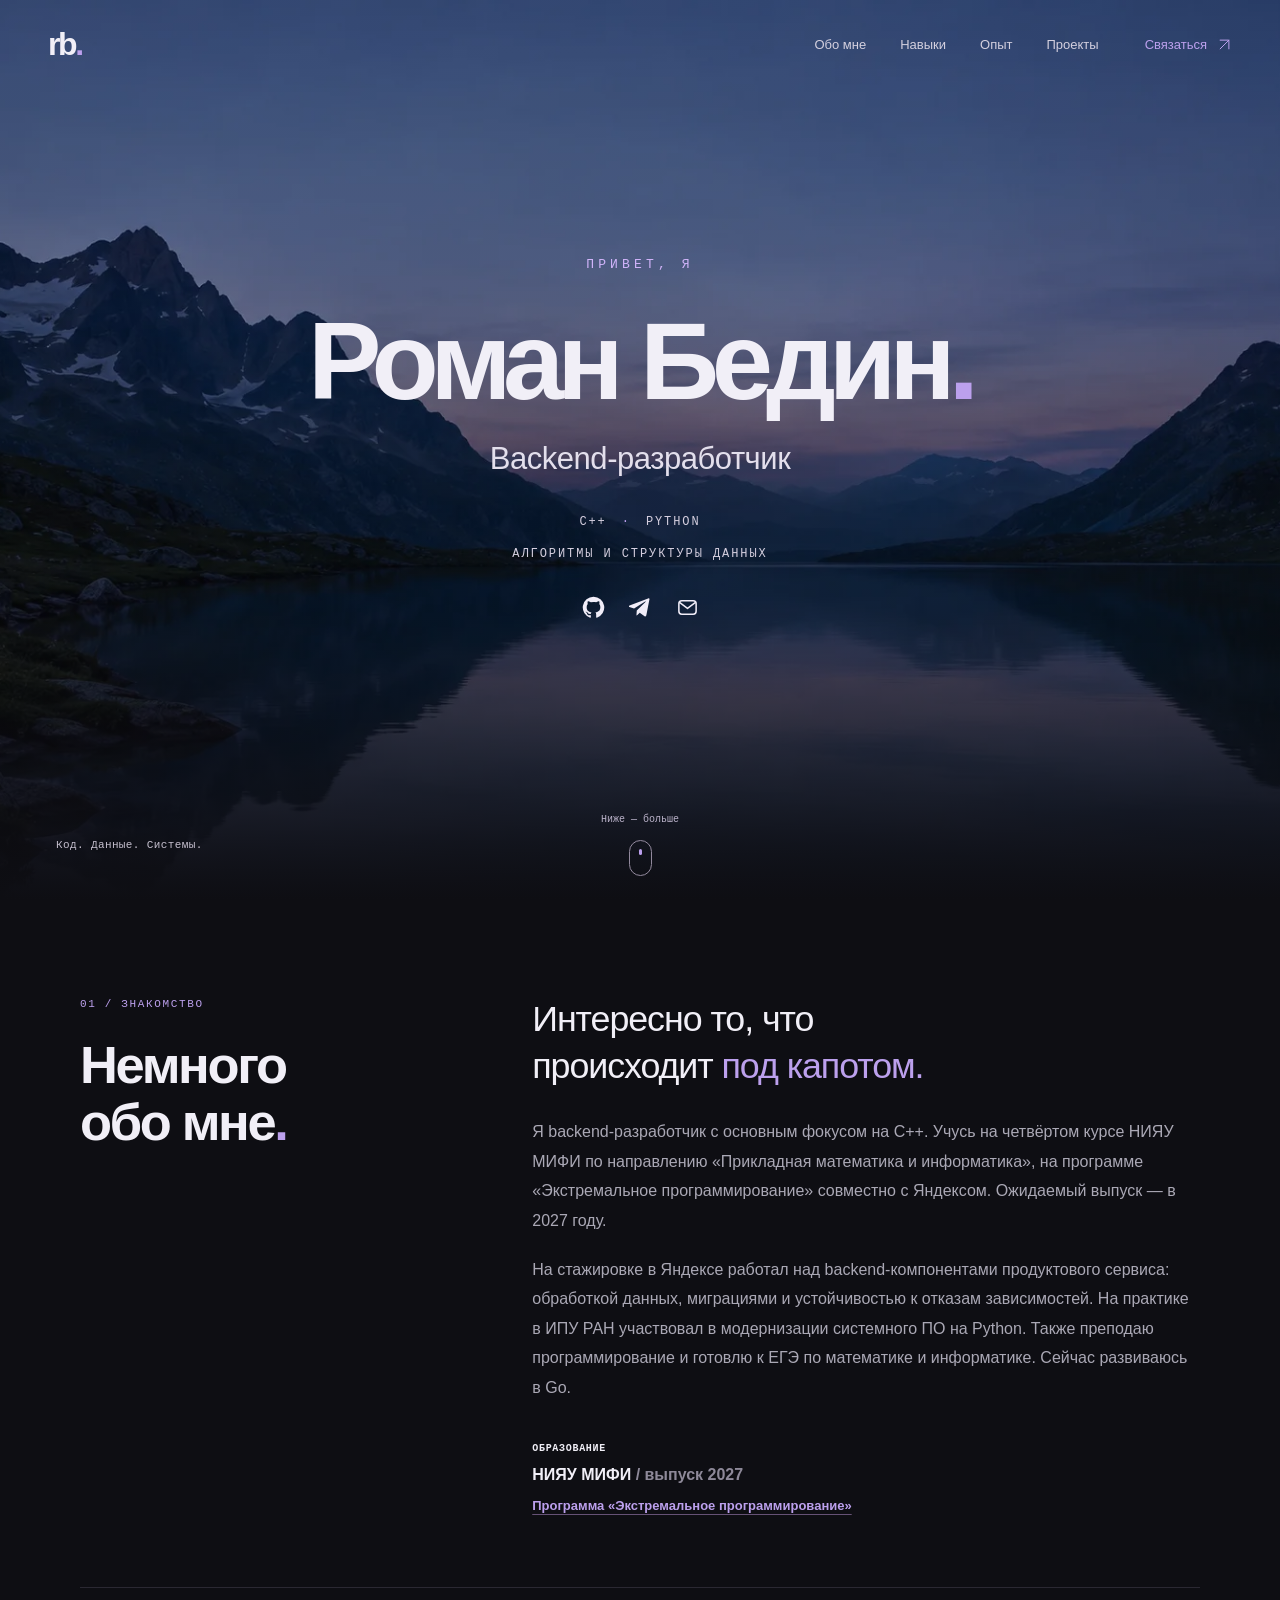
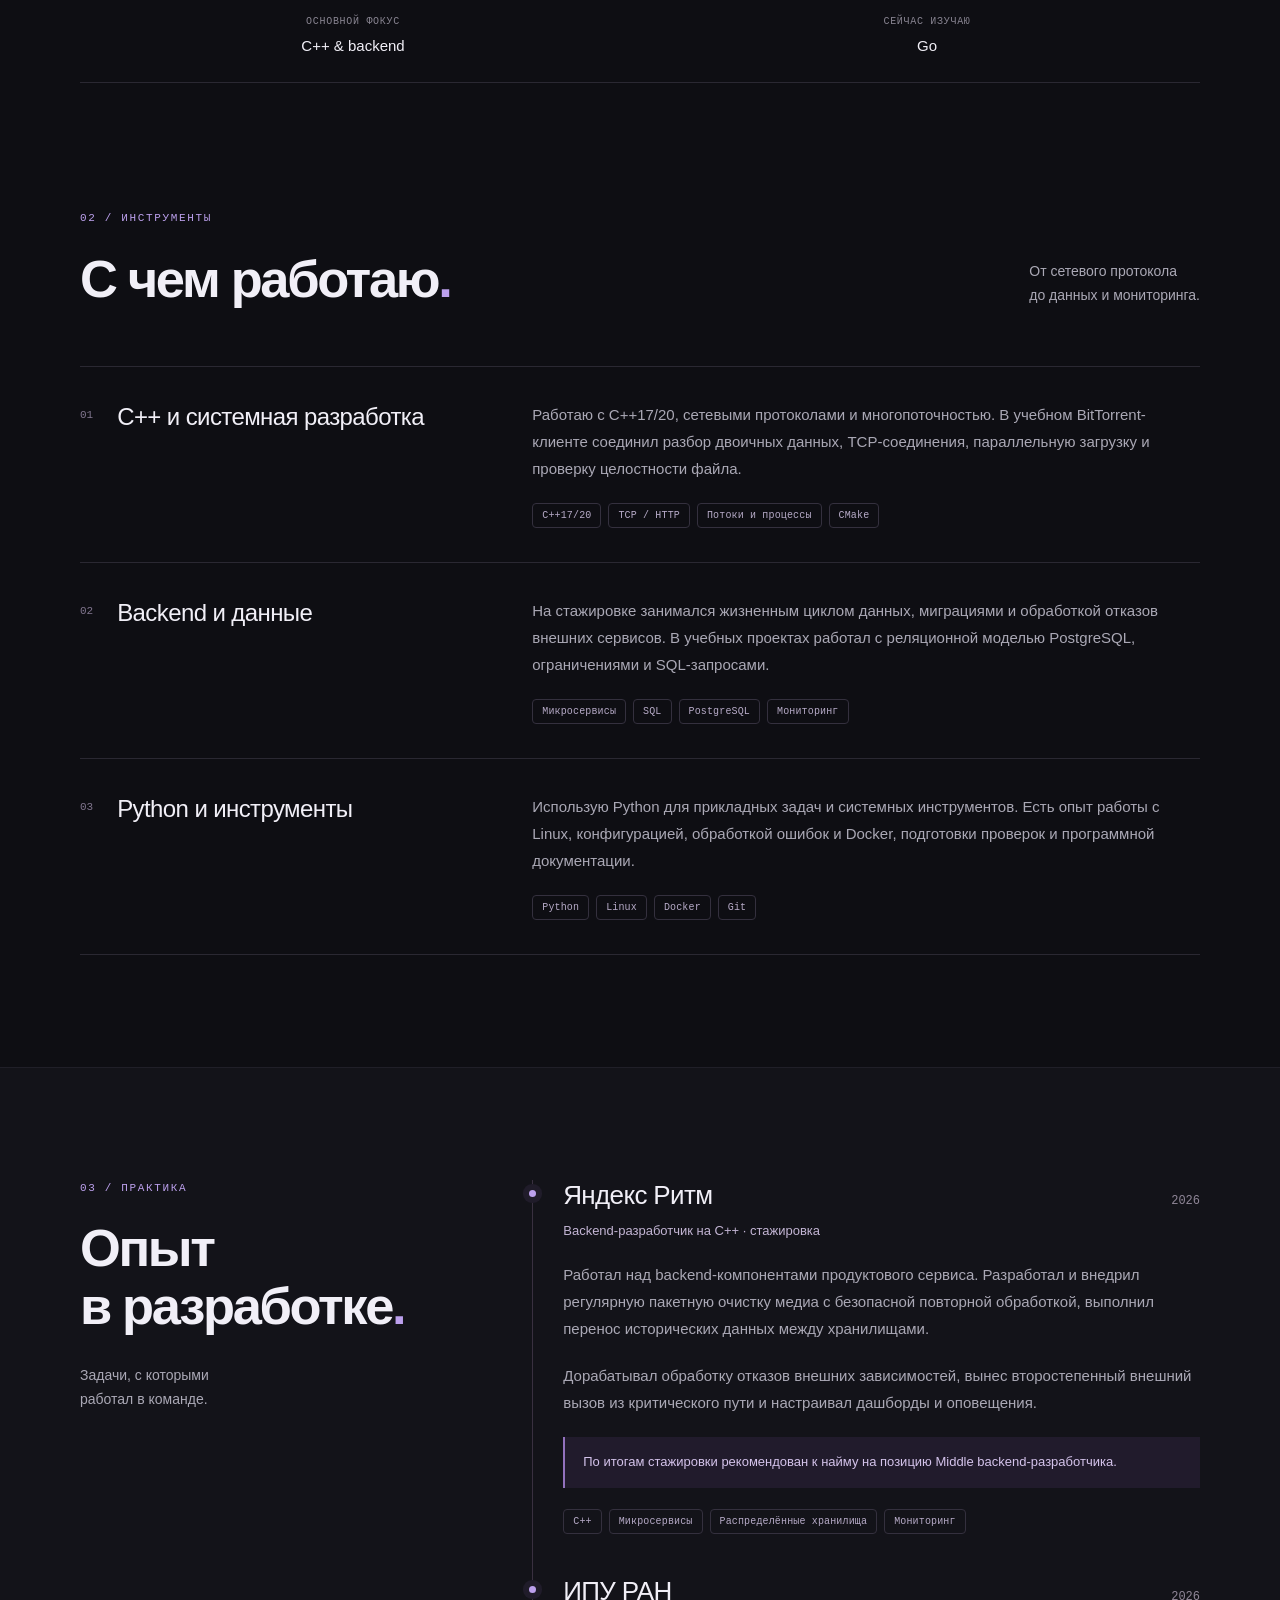
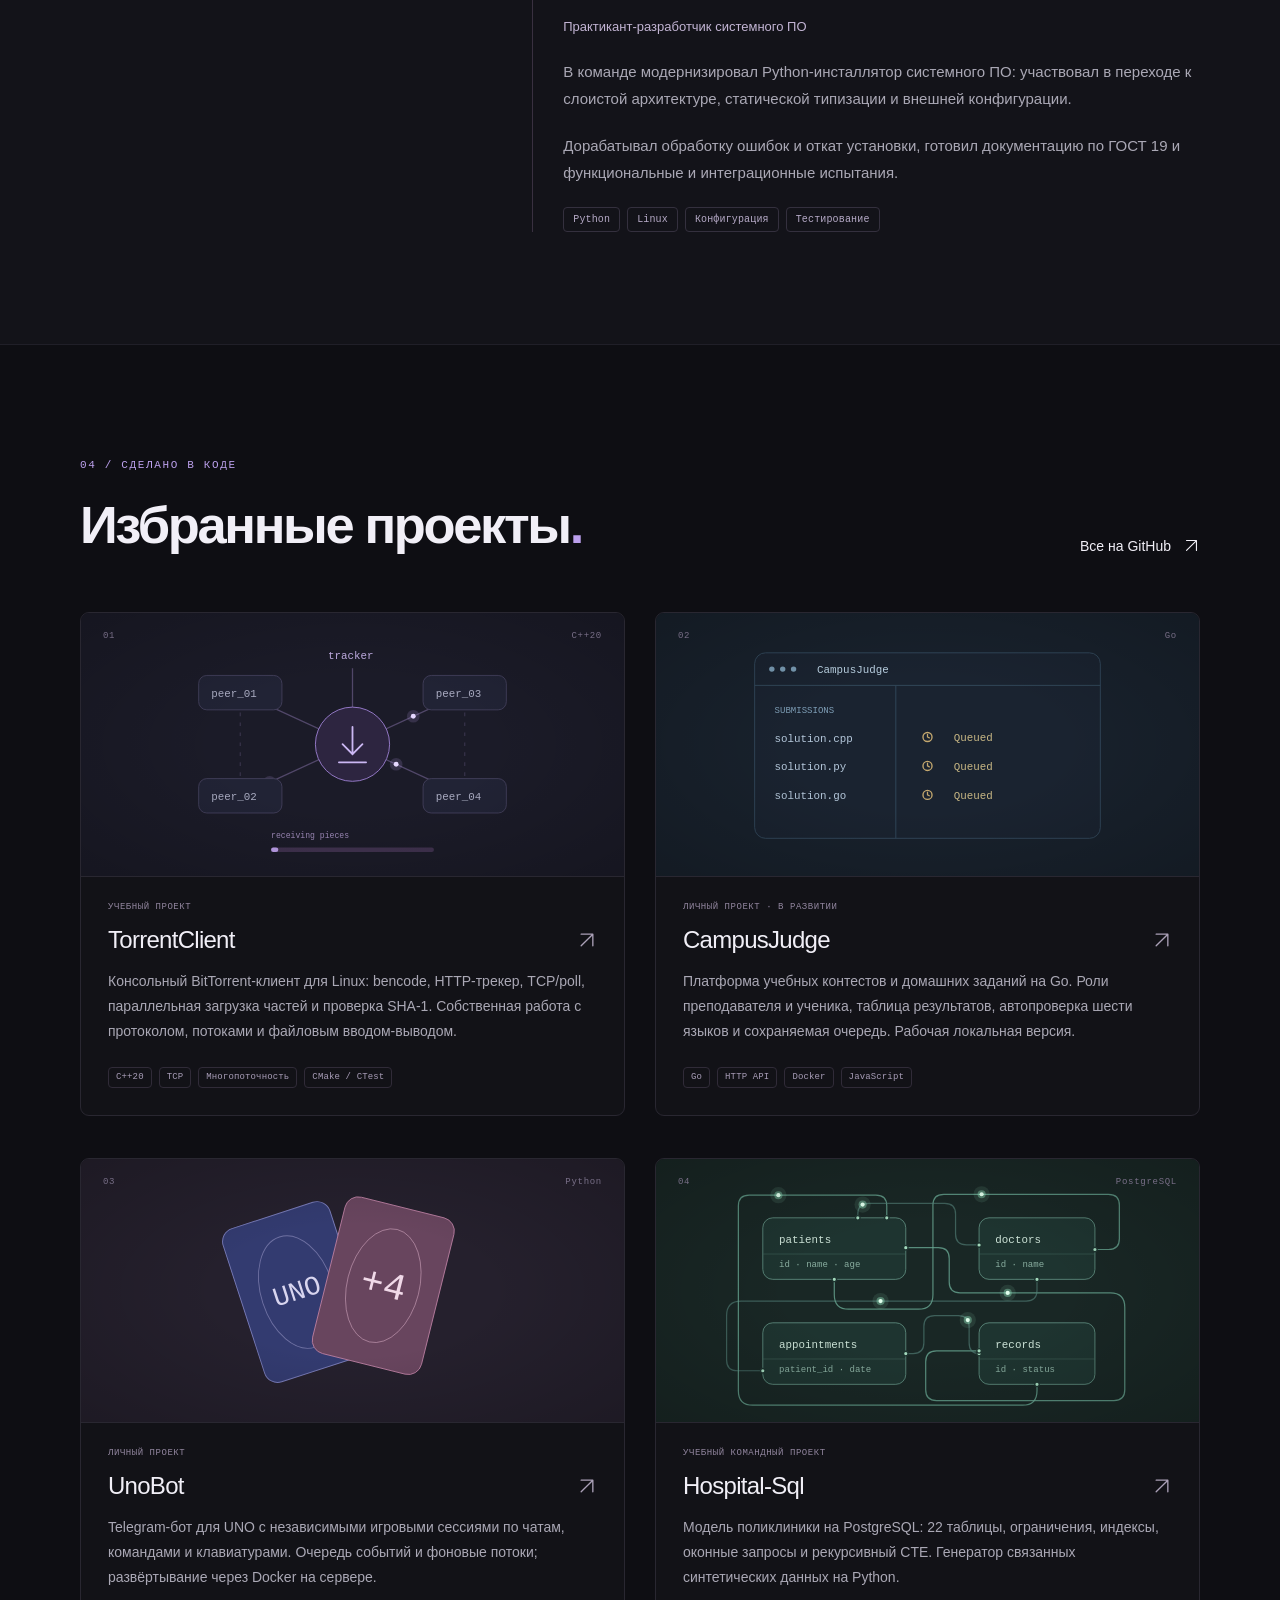
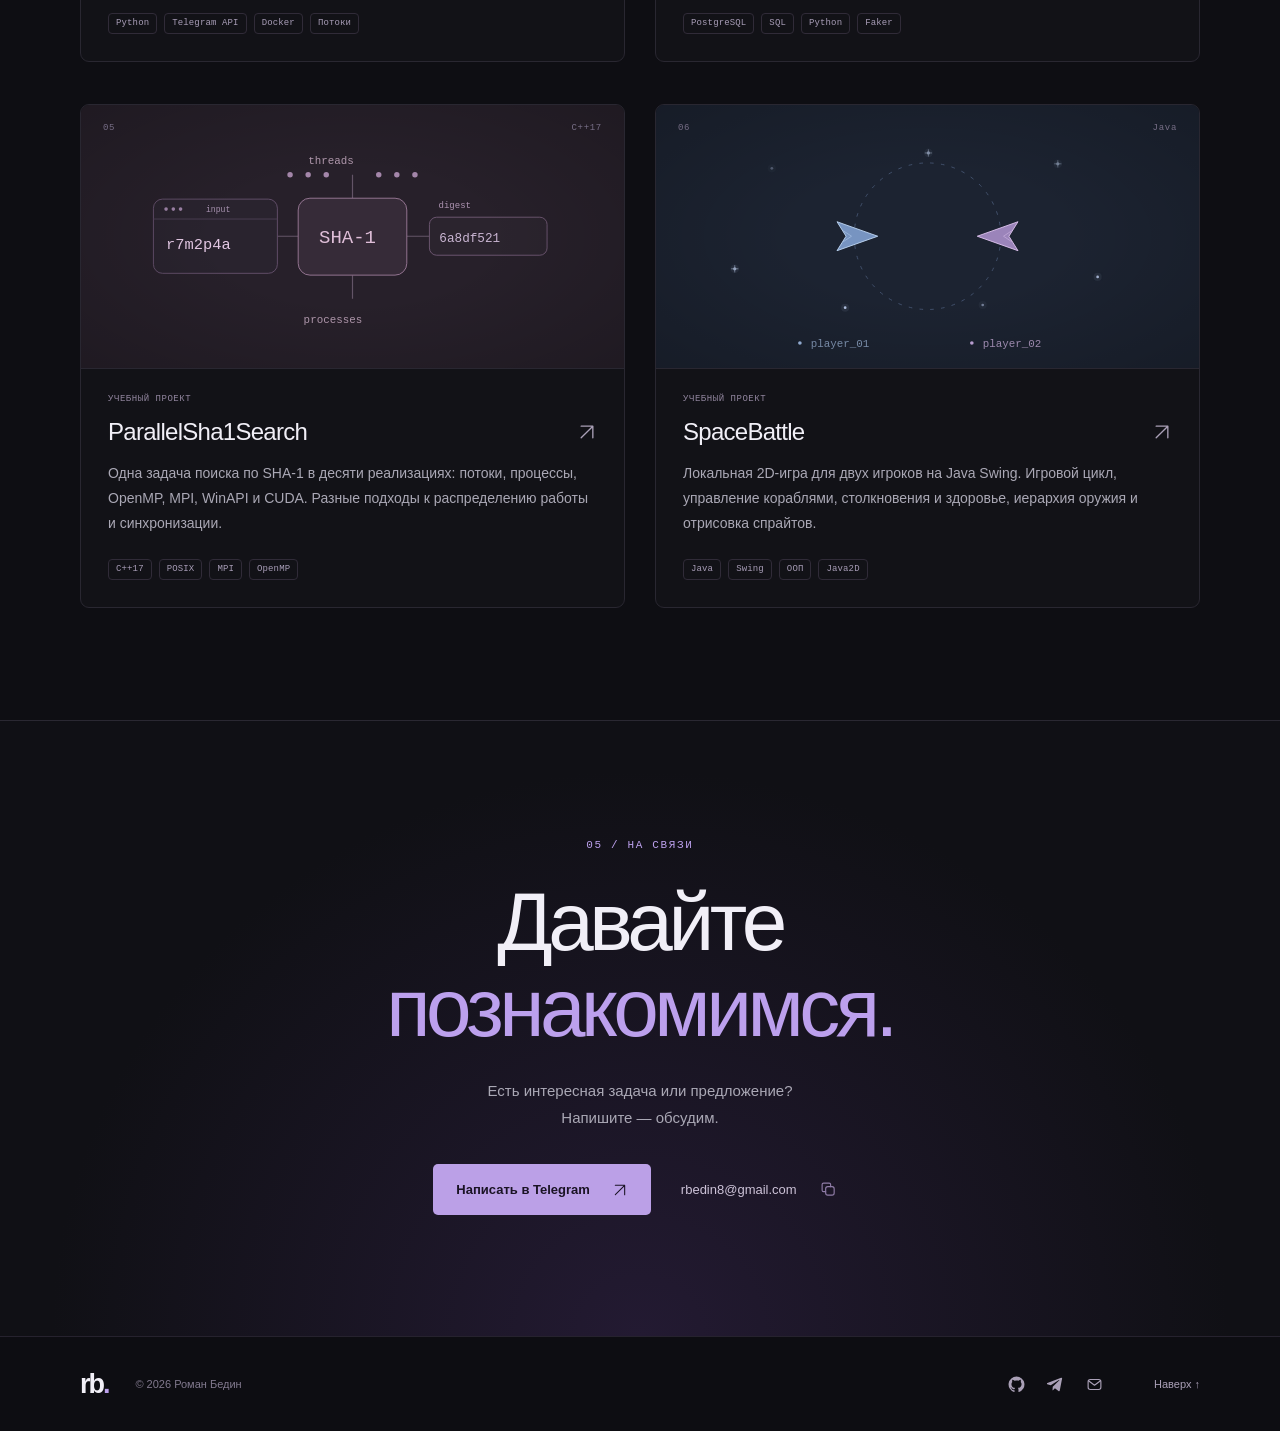
==== commit 072810dc: "Animate portfolio project illustrations on interaction" ====
--- a/index.html
+++ b/index.html
@@ -9,7 +9,7 @@
     <link rel="icon" type="image/svg+xml" href="./assets/favicon.svg" />
     <link rel="preload" as="image" href="./assets/images/alpine-dusk.webp" />
     <link rel="stylesheet" href="./styles.css" />
-    <script type="module" src="./app.js"></script>
+    <script type="module" src="./app.js?v=projects-motion-1"></script>
   </head>
   <body>
     <a class="skip-link" href="#about">Перейти к содержанию</a>
--- a/styles.css
+++ b/styles.css
@@ -117,6 +117,7 @@
 .project-grid { display: grid; grid-template-columns: repeat(2, minmax(0, 1fr)); gap: 42px 30px; }
 .project-card { min-width: 0; display: flex; flex-direction: column; border: 1px solid #292731; border-radius: 9px; background: #121217; overflow: hidden; transition: border-color .25s, transform .25s; }
 .project-card:hover { border-color: #665276; transform: translateY(-5px); }
+.project-card.is-animating { border-color: #665276; }
 .project-art { position: relative; background: #1b1b28; overflow: hidden; border-bottom: 1px solid #292731; }
 .project-art::after { content: ""; position: absolute; pointer-events: none; inset: 0; background: radial-gradient(ellipse at center, transparent 35%, rgba(0, 0, 0, .2)); }
 .project-art > svg { width: 100%; transition: transform .4s; }
@@ -125,6 +126,7 @@
 .project-judge .project-art { background: #18212c; }
 .project-uno .project-art { background: #25202d; }
 .project-database .project-art { background: #192725; }
+.database-still-packets { display: none; }
 .project-hash .project-art { background: #27202a; }
 .project-space .project-art { background: #1c2331; }
 .project-body { padding: 24px 27px 27px; flex: 1; display: flex; flex-direction: column; }
@@ -268,6 +270,8 @@
 }
 
 @media (prefers-reduced-motion: reduce) {
+  .database-live-packets { display: none; }
+  .database-still-packets { display: inline; }
   html { scroll-behavior: auto; }
   *, *::before, *::after { animation: none !important; transition: none !important; }
   .will-reveal { opacity: 1; transform: none; }
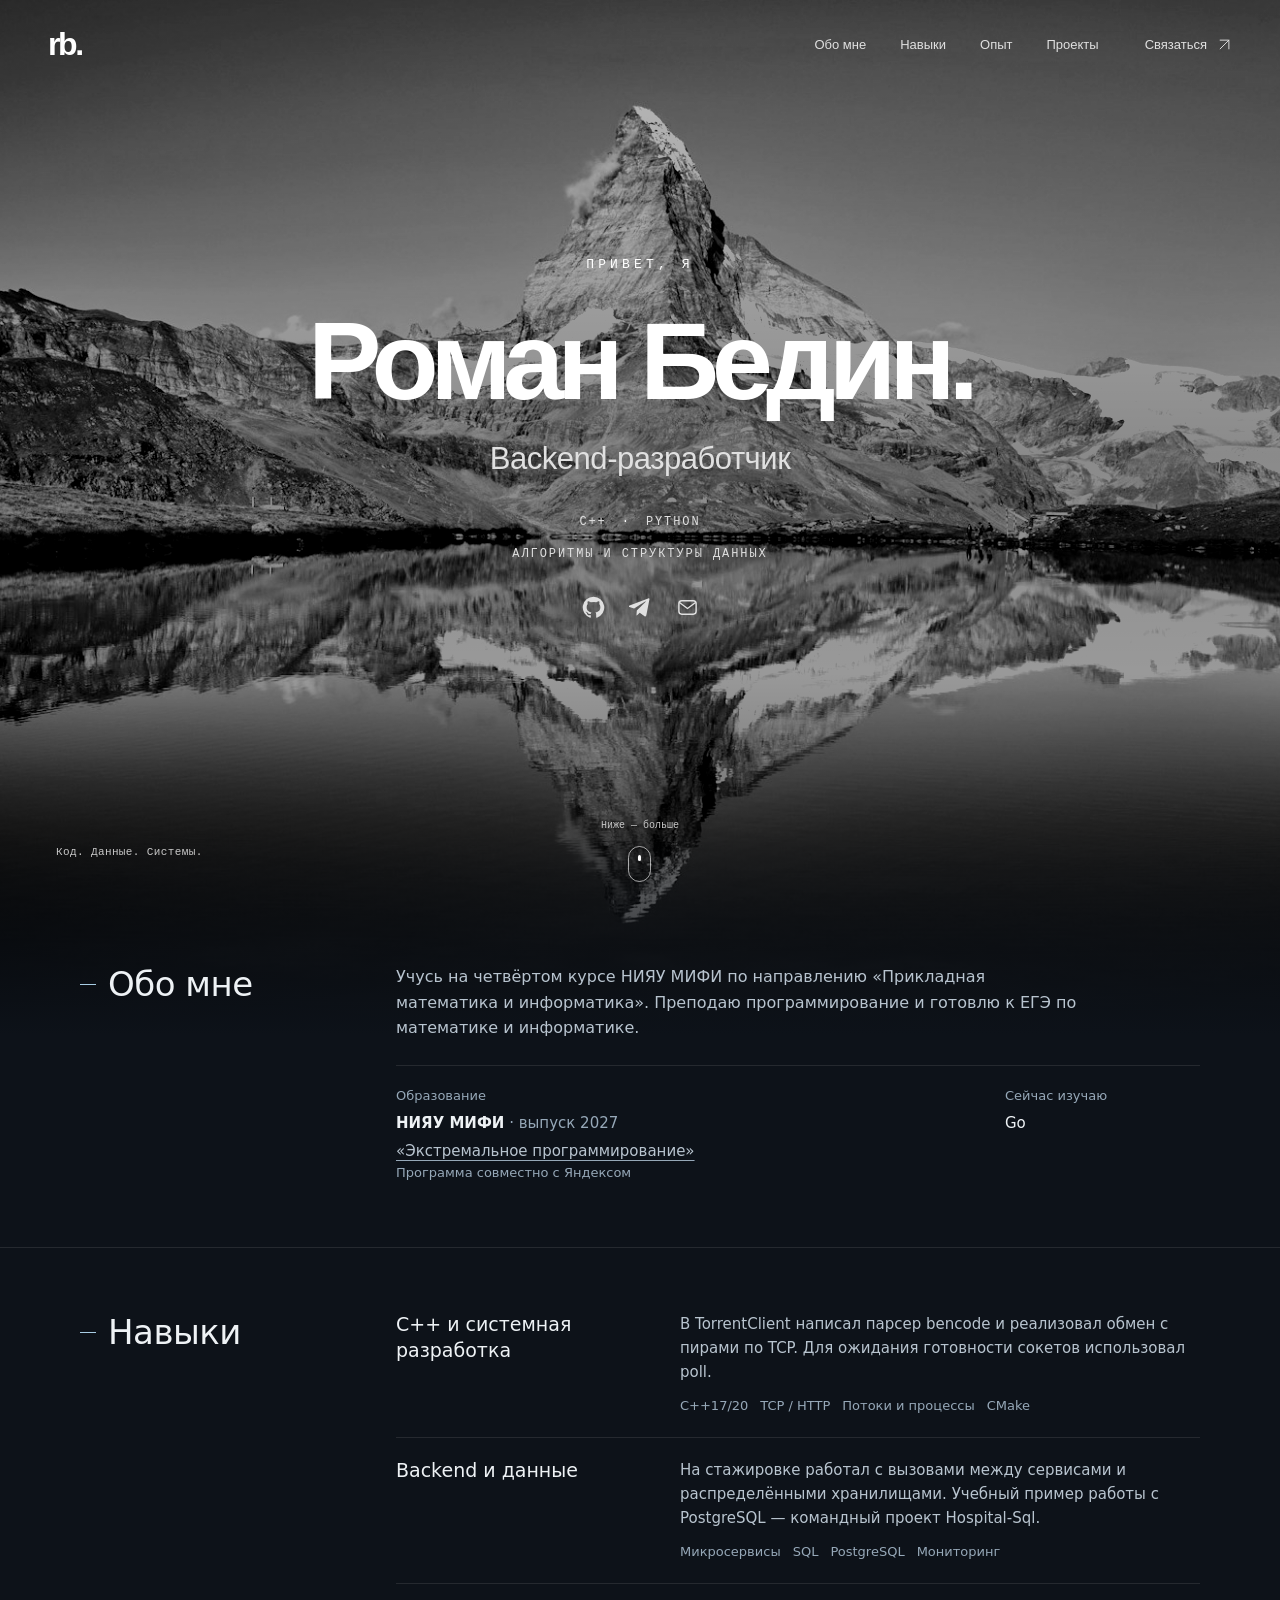
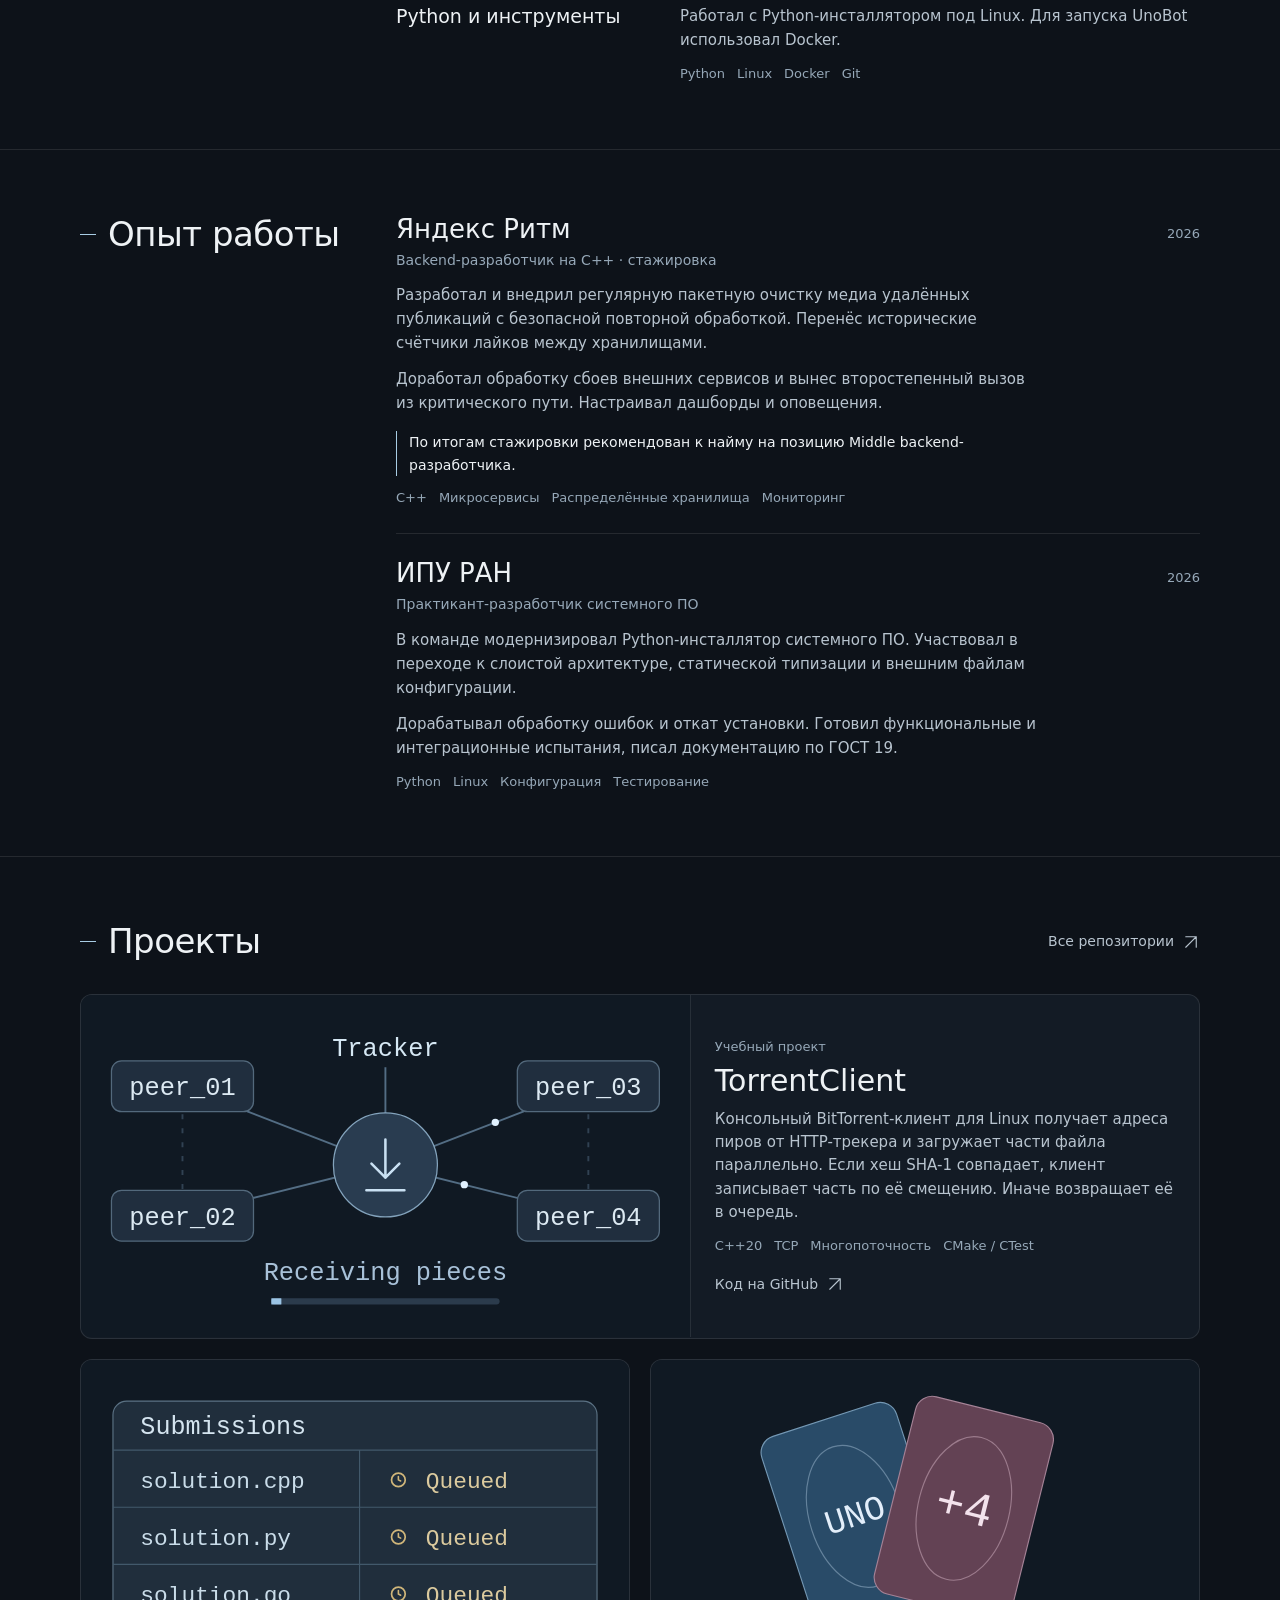
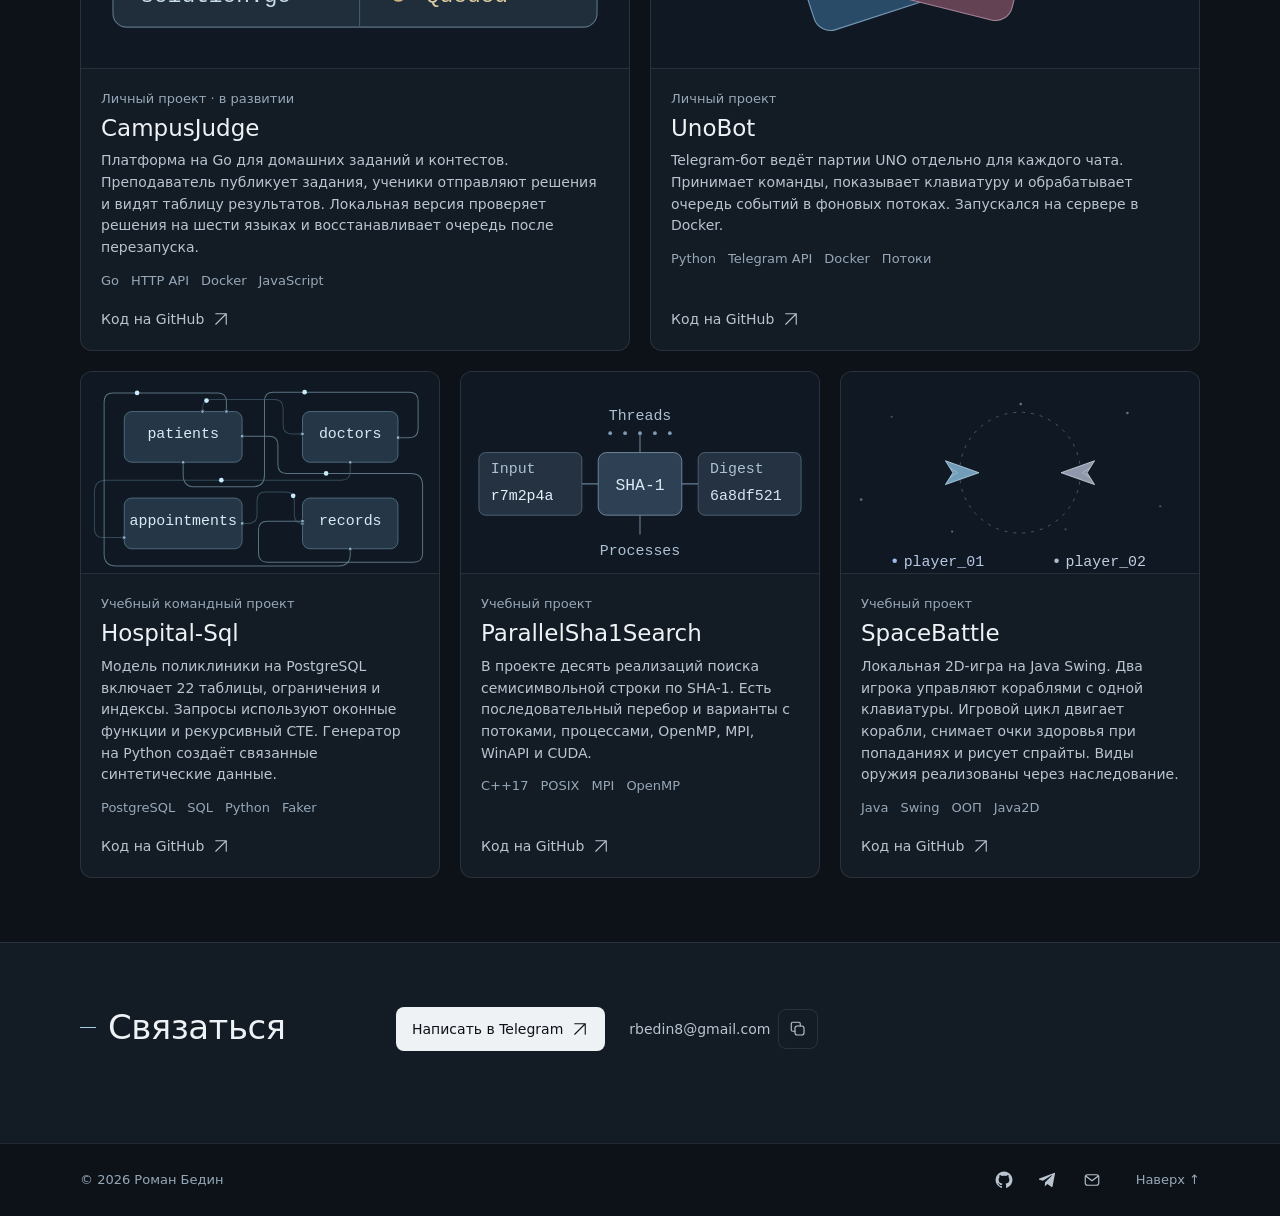
==== commit aa78a6d9: "Refresh portfolio design and add Matterhorn cover" ====
--- a/index.html
+++ b/index.html
@@ -3,19 +3,18 @@
   <head>
     <meta charset="utf-8" />
     <meta name="viewport" content="width=device-width, initial-scale=1" />
-    <meta name="theme-color" content="#0e0e13" />
-    <meta name="description" content="Роман Бедин — Backend-разработчик. Опыт в Яндексе, системная разработка и избранные проекты." />
+    <meta name="theme-color" content="#0d1219" />
+    <meta name="description" content="Роман Бедин — backend-разработчик. Опыт в Яндекс Ритме, системное программирование и проекты на C++, Go и Python." />
     <title>Роман Бедин — Backend-разработчик</title>
     <link rel="icon" type="image/svg+xml" href="./assets/favicon.svg" />
-    <link rel="preload" as="image" href="./assets/images/alpine-dusk.webp" />
-    <link rel="stylesheet" href="./styles.css" />
-    <script type="module" src="./app.js?v=projects-motion-1"></script>
+    <link rel="preload" as="image" href="./assets/images/matterhorn-reflection.jpg" />
+    <link rel="stylesheet" href="./styles.css?v=unslop-9" />
+    <script type="module" src="./app.js?v=unslop-2"></script>
   </head>
   <body>
     <a class="skip-link" href="#about">Перейти к содержанию</a>
     <svg class="icon-library" xmlns="http://www.w3.org/2000/svg" aria-hidden="true">
       <symbol id="icon-arrow" viewBox="0 0 24 24"><path d="M5 19 19 5M5 5h14v14" /></symbol>
-      <symbol id="icon-down" viewBox="0 0 24 24"><path d="M12 4v16m-6-6 6 6 6-6" /></symbol>
       <symbol id="icon-github" viewBox="0 0 24 24"><path fill="currentColor" stroke="none" d="M12 .8a11.2 11.2 0 0 0-3.54 21.83c.56.1.76-.24.76-.54v-2.1c-3.12.68-3.78-1.32-3.78-1.32-.51-1.3-1.25-1.65-1.25-1.65-1.02-.7.08-.68.08-.68 1.13.08 1.73 1.16 1.73 1.16 1 1.71 2.63 1.22 3.27.94.1-.73.39-1.22.71-1.5-2.49-.28-5.11-1.25-5.11-5.54 0-1.22.44-2.22 1.15-3-.12-.28-.5-1.42.11-2.96 0 0 .94-.3 3.08 1.15A10.7 10.7 0 0 1 12 6.2c.95 0 1.9.13 2.8.38 2.14-1.45 3.08-1.15 3.08-1.15.61 1.54.23 2.68.11 2.96.72.78 1.15 1.78 1.15 3 0 4.3-2.62 5.25-5.12 5.53.4.35.76 1.03.76 2.08v3.09c0 .3.2.65.77.54A11.2 11.2 0 0 0 12 .8Z" /></symbol>
       <symbol id="icon-telegram" viewBox="0 0 24 24"><path fill="currentColor" stroke="none" d="m21.4 3.2-3.3 17c-.25 1.2-.92 1.5-1.86.93l-5.04-3.72-2.43 2.34c-.27.27-.5.5-1.02.5l.36-5.13L17.45 6c.4-.36-.08-.56-.62-.2L5.3 13.1.35 11.55c-1.08-.34-1.1-1.08.23-1.6L19.9 2.5c.9-.33 1.7.2 1.5.7Z" /></symbol>
       <symbol id="icon-mail" viewBox="0 0 24 24"><rect x="3" y="5" width="18" height="14" rx="3" /><path d="m4 7 8 6 8-6" /></symbol>
@@ -26,7 +25,7 @@
     <header class="site-header">
       <div class="header-inner">
         <a class="wordmark" href="#home" aria-label="Роман Бедин — на главную">rb<span>.</span></a>
-        <button class="menu-toggle" aria-expanded="false" aria-controls="site-nav" aria-label="Открыть меню"><span></span><span></span></button>
+        <button class="menu-toggle" type="button" aria-expanded="false" aria-controls="site-nav" aria-label="Открыть меню"><span></span><span></span></button>
         <nav id="site-nav" class="site-nav" aria-label="Основная навигация">
           <a href="#about">Обо мне</a>
           <a href="#expertise">Навыки</a>
@@ -52,32 +51,85 @@
         </div>
       </section>
 
-      <section id="about" class="section about-section" aria-labelledby="about-title">
-        <div class="container about-grid">
-          <div class="section-intro"><p class="eyebrow">01 / Знакомство</p><h2 id="about-title">Немного <br />обо мне<span class="accent">.</span></h2></div>
-          <div class="about-content"><p class="lead">Интересно то, что<br class="desktop-break" /> происходит <span class="accent">под капотом.</span></p><div id="about-copy" class="body-copy"></div><p class="about-education"><strong><span class="fact-label">Образование</span><br />НИЯУ МИФИ <span class="fact-muted">/ выпуск 2027</span><br /><a class="education-program" href="https://icis.mephi.ru/about/programs/22-bach-prog-extreme-programming" target="_blank" rel="noopener noreferrer">Программа «Экстремальное программирование»</a></strong></p></div>
+      <section id="about" class="section" aria-labelledby="about-title">
+        <div class="container section-frame">
+          <h2 class="section-title" id="about-title">Обо мне</h2>
+          <div>
+            <div id="about-copy" class="body-copy"></div>
+            <dl class="about-facts">
+              <div>
+                <dt>Образование</dt>
+                <dd>
+                  <strong>НИЯУ МИФИ</strong> <span class="fact-muted">· выпуск 2027</span>
+                  <a class="education-program" href="https://icis.mephi.ru/about/programs/22-bach-prog-extreme-programming" target="_blank" rel="noopener noreferrer">«Экстремальное программирование»</a>
+                  <span class="fact-muted">Программа совместно с Яндексом</span>
+                </dd>
+              </div>
+              <div>
+                <dt>Сейчас изучаю</dt>
+                <dd>Go</dd>
+              </div>
+            </dl>
+          </div>
         </div>
-        <div class="container"><div class="about-facts"><div><span class="fact-label">Основной фокус</span><span>C++ & backend</span></div><div><span class="fact-label">Сейчас изучаю</span><span>Go</span></div></div></div>
       </section>
 
-      <section id="expertise" class="section expertise-section" aria-labelledby="expertise-title">
-        <div class="container"><div class="section-heading"><div><p class="eyebrow">02 / Инструменты</p><h2 id="expertise-title">С чем работаю<span class="accent">.</span></h2></div><p class="section-caption">От сетевого протокола<br />до данных и мониторинга.</p></div><div id="expertise-list" class="expertise-list"></div></div>
+      <section id="expertise" class="section" aria-labelledby="expertise-title">
+        <div class="container section-frame">
+          <h2 class="section-title" id="expertise-title">Навыки</h2>
+          <div id="expertise-list" class="expertise-list"></div>
+        </div>
       </section>
 
-      <section id="experience" class="section experience-section" aria-labelledby="experience-title">
-        <div class="container experience-grid"><div class="section-intro"><p class="eyebrow">03 / Практика</p><h2 id="experience-title">Опыт <br />в разработке<span class="accent">.</span></h2><p class="section-caption">Задачи, с которыми<br />работал в команде.</p></div><div id="experience-list" class="experience-list"></div></div>
+      <section id="experience" class="section" aria-labelledby="experience-title">
+        <div class="container section-frame">
+          <h2 class="section-title" id="experience-title">Опыт работы</h2>
+          <div id="experience-list" class="experience-list"></div>
+        </div>
       </section>
 
-      <section id="projects" class="section projects-section" aria-labelledby="projects-title">
-        <div class="container"><div class="section-heading"><div><p class="eyebrow">04 / Сделано в коде</p><h2 id="projects-title">Избранные проекты<span class="accent">.</span></h2></div><a class="text-link" href="https://github.com/lioiioiioil?tab=repositories" target="_blank" rel="noopener noreferrer">Все на GitHub <svg class="icon" aria-hidden="true"><use href="#icon-arrow" /></svg></a></div><div id="project-grid" class="project-grid"></div></div>
+      <section id="projects" class="section" aria-labelledby="projects-title">
+        <div class="container">
+          <div class="section-heading">
+            <h2 class="section-title" id="projects-title">Проекты</h2>
+            <a class="text-link" href="https://github.com/lioiioiioil?tab=repositories" target="_blank" rel="noopener noreferrer">
+              Все репозитории <svg class="icon" aria-hidden="true"><use href="#icon-arrow" /></svg>
+            </a>
+          </div>
+          <div id="project-grid" class="project-grid"></div>
+        </div>
       </section>
 
       <section id="contact" class="section contact-section" aria-labelledby="contact-title">
-        <div class="container contact-inner"><p class="eyebrow">05 / На связи</p><h2 id="contact-title">Давайте<br /><span class="accent">познакомимся.</span></h2><p class="contact-description">Есть интересная задача или предложение?<br />Напишите — обсудим.</p><div class="contact-actions"><a id="telegram-contact" class="button button-primary" href="https://t.me/rbedin25" target="_blank" rel="noopener noreferrer">Написать в Telegram <svg class="icon" aria-hidden="true"><use href="#icon-arrow" /></svg></a><div class="email-contact"><a id="email-link" href="mailto:rbedin8@gmail.com">rbedin8@gmail.com</a><button id="copy-email" class="icon-button" aria-label="Скопировать email" title="Скопировать email"><svg class="icon" aria-hidden="true"><use href="#icon-copy" /></svg></button></div></div><p id="copy-status" class="copy-status" role="status" aria-live="polite"></p></div>
+        <div class="container section-frame">
+          <h2 class="section-title" id="contact-title">Связаться</h2>
+          <div>
+            <div class="contact-actions">
+              <a id="telegram-contact" class="button button-primary" href="https://t.me/rbedin25" target="_blank" rel="noopener noreferrer">
+                Написать в Telegram <svg class="icon" aria-hidden="true"><use href="#icon-arrow" /></svg>
+              </a>
+              <div class="email-contact">
+                <a id="email-link" href="mailto:rbedin8@gmail.com">rbedin8@gmail.com</a>
+                <button id="copy-email" class="icon-button" type="button" aria-label="Скопировать email" title="Скопировать email">
+                  <svg class="icon" aria-hidden="true"><use href="#icon-copy" /></svg>
+                </button>
+              </div>
+            </div>
+            <p id="copy-status" class="copy-status" role="status" aria-live="polite"></p>
+          </div>
+        </div>
       </section>
     </main>
 
-    <footer class="site-footer"><div class="container footer-inner"><a class="wordmark" href="#home" aria-label="Наверх">rb<span>.</span></a><p>© <span id="year">2026</span> Роман Бедин</p><div class="social-links footer-socials" data-socials></div><a class="back-to-top" href="#home">Наверх ↑</a></div></footer>
-    <noscript><div class="noscript-message">Для просмотра всех разделов включите JavaScript. Проекты также доступны <a href="https://github.com/lioiioiioil">на GitHub</a>.</div></noscript>
+    <footer class="site-footer">
+      <div class="container footer-inner">
+        <p>© <span id="year">2026</span> Роман Бедин</p>
+        <div class="social-links" data-socials></div>
+        <a class="back-to-top" href="#home">Наверх ↑</a>
+      </div>
+    </footer>
+    <noscript>
+      <p class="noscript-message">Проекты доступны <a href="https://github.com/lioiioiioil?tab=repositories">на GitHub</a>. Для просмотра всех разделов включите JavaScript.</p>
+    </noscript>
   </body>
 </html>
--- a/styles.css
+++ b/styles.css
@@ -1,278 +1,568 @@
-@charset "UTF-8";
-
 :root {
   color-scheme: dark;
-  --bg: #0e0e13;
-  --panel: #131319;
-  --text: #f1eff7;
-  --muted: #aaa8b5;
-  --accent: #bca0ed;
-  --line: #2a2832;
-  --font: -apple-system, BlinkMacSystemFont, "Segoe UI", sans-serif;
-  --mono: "SFMono-Regular", Consolas, "Liberation Mono", monospace;
+  --bg: #0d1219;
+  --surface: #131b25;
+  --raised: #1a2531;
+  --art: #101923;
+  --text: #eef2f5;
+  --secondary: #b8c4cf;
+  --muted: #96a8b8;
+  --accent: #a8cde4;
+  --line: rgb(238 242 245 / 10%);
+  --header-height: 88px;
+  --gutter: 32px;
+  --control-radius: 8px;
+  --card-radius: 12px;
+  --ease: cubic-bezier(.22, 1, .36, 1);
+  --feedback: 160ms;
+  font: 400 16px/1.6 system-ui, -apple-system, BlinkMacSystemFont, "Segoe UI", sans-serif;
 }
 
 * { box-sizing: border-box; }
-html { scroll-behavior: smooth; scroll-padding-top: 94px; }
-body { margin: 0; background: var(--bg); color: var(--text); font-family: var(--font); -webkit-font-smoothing: antialiased; }
-body, button, a { -webkit-tap-highlight-color: transparent; }
-button, input { font: inherit; }
+html { scroll-behavior: smooth; scroll-padding-top: calc(var(--header-height) + 10px); }
+body { margin: 0; color: var(--text); background: var(--bg); }
+h1, h2, h3, p, dl, dd, ul { margin: 0; }
+ul { padding: 0; list-style: none; }
+h1, h2, h3 { font-weight: 500; }
+a { color: inherit; text-decoration: none; }
+button { font: inherit; color: inherit; cursor: pointer; }
 button, a { touch-action: manipulation; }
-a { color: inherit; text-decoration: none; }
-button { color: inherit; }
-button, [href] { -webkit-user-drag: none; }
-button { cursor: pointer; }
-img, svg { display: block; max-width: 100%; }
-h1, h2, h3, p { margin: 0; }
-ul { padding: 0; margin: 0; list-style: none; }
-::selection { color: #fff; background: #705b93; }
-:focus-visible { outline: 2px solid var(--accent); outline-offset: 7px; }
+svg { display: block; }
+:focus-visible { outline: 2px solid var(--cover-accent, var(--accent)); outline-offset: 4px; }
+
+.container {
+  width: min(1120px, calc(100% - var(--gutter) * 2));
+  margin-inline: auto;
+}
+
 .icon-library { position: absolute; width: 0; height: 0; overflow: hidden; }
-.icon { width: 21px; height: 21px; flex: 0 0 auto; fill: none; stroke: currentColor; stroke-width: 1.6; stroke-linecap: round; stroke-linejoin: round; }
-.container { width: min(1120px, calc(100% - 112px)); margin-inline: auto; }
-.section { padding: 112px 0; }
-.accent { color: var(--accent); }
-.eyebrow { font-family: var(--mono); color: var(--accent); font-size: 11px; font-weight: 500; line-height: 1.5; letter-spacing: .15em; text-transform: uppercase; margin-bottom: 23px; }
-h2 { font-size: clamp(36px, 4.1vw, 54px); font-weight: 550; line-height: 1.1; letter-spacing: -.045em; }
-.section-heading { display: flex; align-items: flex-end; justify-content: space-between; gap: 32px; margin-bottom: 58px; }
-.section-caption { color: var(--muted); font-size: 14px; line-height: 1.7; }
-.section-intro .section-caption { margin-top: 30px; }
-.text-link { display: inline-flex; align-items: center; gap: 12px; font-size: 14px; font-weight: 500; transition: color .2s; }
-.text-link .icon { width: 17px; height: 17px; transition: transform .2s; }
-.text-link:hover { color: var(--accent); }
-.text-link:hover .icon { transform: translate(2px, -2px); }
-.skip-link { position: fixed; z-index: 100; left: 16px; top: -100px; padding: 15px 20px; color: #16111f; background: var(--accent); border-radius: 6px; }
-.skip-link:focus { top: 12px; }
-
-/* The photograph stays local: the first screen works without third-party requests. */
-.hero { min-height: 760px; height: 100svh; max-height: 1100px; position: relative; display: flex; align-items: center; justify-content: center; isolation: isolate; background: #171b29; }
-.hero::before { content: ""; position: absolute; z-index: -2; inset: 0; background: url("./assets/images/alpine-dusk.webp") center 54% / cover no-repeat; }
-.hero::after { content: ""; position: absolute; z-index: -1; inset: 0; background: linear-gradient(180deg, rgba(12, 12, 21, .36) 0%, rgba(13, 12, 23, .32) 35%, rgba(11, 11, 18, .42) 67%, #0e0e13 100%); }
-.site-header { position: fixed; top: 0; width: 100%; z-index: 30; transition: background .25s, border-color .25s; border-bottom: 1px solid transparent; }
-.site-header.is-scrolled { background: rgba(14, 14, 19, .92); backdrop-filter: blur(20px); border-color: rgba(255, 255, 255, .06); }
-.header-inner { width: min(1320px, calc(100% - 96px)); margin: auto; height: 88px; display: flex; align-items: center; justify-content: space-between; }
-.wordmark { font-weight: 750; font-size: 32px; line-height: 1; letter-spacing: -.075em; }
-.wordmark span { color: var(--accent); }
+.icon {
+  width: 18px;
+  height: 18px;
+  flex: none;
+  fill: none;
+  stroke: currentColor;
+  stroke-width: 1.5;
+  stroke-linecap: round;
+  stroke-linejoin: round;
+}
+
+.skip-link {
+  position: fixed;
+  z-index: 40;
+  top: 8px;
+  left: var(--gutter);
+  padding: 8px 16px;
+  border-radius: var(--control-radius);
+  background: var(--text);
+  color: var(--bg);
+  transform: translateY(calc(-100% - 16px));
+}
+.skip-link:focus { transform: none; }
+
+.site-header, .hero {
+  --cover-accent: #fff;
+  --cover-secondary: #e0e0e0;
+  --cover-muted: #c8c8c8;
+  --cover-font: -apple-system, BlinkMacSystemFont, "Segoe UI", sans-serif;
+  color: var(--cover-accent);
+  font-family: var(--cover-font);
+  line-height: normal;
+  -webkit-font-smoothing: antialiased;
+}
+
+.site-header {
+  position: fixed;
+  z-index: 30;
+  inset: 0 0 auto;
+  border-bottom: 1px solid transparent;
+  transition: background-color .25s, border-color .25s;
+}
+.site-header.is-scrolled {
+  background: rgb(13 18 25 / 92%);
+  backdrop-filter: blur(20px);
+  border-color: rgb(255 255 255 / 6%);
+}
+.header-inner {
+  width: min(1320px, calc(100% - 96px));
+  height: var(--header-height);
+  margin-inline: auto;
+  display: flex;
+  align-items: center;
+  justify-content: space-between;
+}
+.wordmark { font-size: 32px; font-weight: 750; line-height: 1; letter-spacing: -.075em; }
+.wordmark span { color: var(--cover-accent); }
 .site-nav { display: flex; align-items: center; gap: 34px; font-size: 13px; }
-.site-nav a { color: #d4d0df; transition: color .2s; }
-.site-nav a:hover, .site-nav a[aria-current] { color: var(--accent); }
-.site-nav .nav-contact { margin-left: 12px; display: flex; align-items: center; gap: 10px; }
+.site-nav a { color: var(--cover-secondary); transition: color .2s; }
+.site-nav a:hover, .site-nav a[aria-current] { color: var(--cover-accent); }
+.site-nav .nav-contact { display: flex; align-items: center; gap: 10px; margin-left: 12px; }
 .nav-contact .icon { width: 15px; height: 15px; }
 .menu-toggle { display: none; }
-.hero-content { text-align: center; margin: -26px 24px 0; }
-.hero-eyebrow { font-size: 13px; letter-spacing: .32em; margin-bottom: 24px; color: #d1b4fa; }
-.hero h1 { font-size: clamp(64px, 8.6vw, 118px); font-weight: 570; letter-spacing: -.065em; line-height: 1.12; }
-.hero-dot { color: var(--accent); }
-.hero-role { margin-top: 19px; font-size: clamp(21px, 2.5vw, 31px); font-weight: 350; letter-spacing: -.015em; color: #e3dfec; }
-.hero-technologies { display: flex; flex-wrap: wrap; align-items: center; justify-content: center; row-gap: 12px; margin-top: 35px; font-family: var(--mono); font-size: 12px; line-height: 1.7; letter-spacing: .16em; color: #d5cfdf; text-transform: uppercase; }
-.hero-technologies li + li::before { content: '·'; margin-inline: 15px; color: var(--accent); }
+
+.hero {
+  --cover-mono: "SFMono-Regular", Consolas, "Liberation Mono", monospace;
+  position: relative;
+  isolation: isolate;
+  display: grid;
+  place-items: center;
+  min-height: 100svh;
+  padding-block: var(--header-height);
+  background: var(--bg);
+}
+.hero::before, .hero::after {
+  content: "";
+  position: absolute;
+  inset: 0 0 calc(-1 * clamp(88px, 15svh, 152px));
+  pointer-events: none;
+}
+.hero::before {
+  z-index: -2;
+  background: url("./assets/images/matterhorn-reflection.jpg") center 49% / cover no-repeat;
+  filter: grayscale(1) brightness(1.14) contrast(1.18);
+}
+.hero::after {
+  z-index: -1;
+  background: linear-gradient(
+    180deg,
+    rgb(0 0 0 / 25%) 0%,
+    rgb(0 0 0 / 46%) 44%,
+    rgb(0 0 0 / 40%) 65%,
+    rgb(0 0 0 / 54%) 80%,
+    var(--bg) 100%
+  );
+}
+.hero-content { margin: -26px 24px 0; text-align: center; }
+.hero-eyebrow {
+  margin-bottom: 24px;
+  color: var(--cover-accent);
+  font: 500 13px/1.5 var(--cover-mono);
+  letter-spacing: .32em;
+  text-transform: uppercase;
+}
+.hero h1 {
+  font-size: clamp(64px, 8.6vw, 118px);
+  font-weight: 570;
+  letter-spacing: -.065em;
+  line-height: 1.12;
+}
+.hero-dot { color: var(--cover-accent); }
+.hero-role {
+  margin-top: 19px;
+  color: var(--cover-secondary);
+  font-size: clamp(21px, 2.5vw, 31px);
+  font-weight: 350;
+  letter-spacing: -.015em;
+}
+.hero-technologies {
+  display: flex;
+  flex-wrap: wrap;
+  align-items: center;
+  justify-content: center;
+  row-gap: 12px;
+  margin-top: 35px;
+  color: var(--cover-secondary);
+  font: 12px/1.7 var(--cover-mono);
+  letter-spacing: .16em;
+  text-transform: uppercase;
+}
+.hero-technologies li:nth-child(2)::before { content: "·"; margin-inline: 15px; color: var(--cover-accent); }
 .hero-technologies li:last-child { flex-basis: 100%; }
-.hero-technologies li:last-child::before { display: none; }
-.social-links { display: flex; align-items: center; gap: 22px; }
-.hero-socials { justify-content: center; margin-top: 31px; gap: 24px; }
-.social-link { padding: 7px; margin: -7px; display: inline-flex; color: #f1edf8; transition: color .2s, transform .2s; }
-.social-link:hover { color: var(--accent); transform: translateY(-3px); }
+
+.hero .hero-socials { justify-content: center; gap: 24px; margin: 31px 0 0; }
+.hero-socials .social-link {
+  display: inline-flex;
+  width: auto;
+  height: auto;
+  margin: -7px;
+  padding: 7px;
+  color: var(--cover-secondary);
+  transition: color .2s, transform .2s;
+}
+.hero-socials .social-link:hover { color: var(--cover-accent); transform: translateY(-3px); }
 .hero-socials .icon { width: 23px; height: 23px; }
-.hero-bottom { position: absolute; bottom: 49px; left: 56px; right: 56px; display: flex; align-items: center; justify-content: space-between; }
-.hero-note { color: #c5bfce; font-family: var(--mono); font-size: 11px; letter-spacing: .035em; }
-.scroll-cue { position: absolute; left: 50%; transform: translateX(-50%); display: flex; flex-direction: column; gap: 15px; align-items: center; }
-.scroll-cue > span:first-child { color: #bbb3ca; font-family: var(--mono); font-size: 10px; }
-.scroll-mouse { width: 23px; height: 36px; border: 1px solid #948b9f; border-radius: 14px; display: flex; justify-content: center; }
-.scroll-mouse i { width: 3px; height: 6px; background: var(--accent); border-radius: 2px; margin-top: 8px; animation: scroll-dot 2s infinite; }
-@keyframes scroll-dot { 0%, 100% { transform: translateY(0); opacity: .5; } 50% { transform: translateY(7px); opacity: 1; } }
-
-.about-section { padding-top: 96px; }
-.about-grid { display: grid; grid-template-columns: 1fr 1.72fr; gap: 64px; }
-.lead { font-size: clamp(25px, 2.8vw, 36px); line-height: 1.3; letter-spacing: -.03em; margin: 0 0 28px; }
-.body-copy { color: var(--muted); font-size: 16px; line-height: 1.85; }
-.body-copy p + p { margin-top: 19px; }
-.about-facts { display: grid; grid-template-columns: 1fr 1fr; border-top: 1px solid var(--line); border-bottom: 1px solid var(--line); margin-top: 68px; padding-block: 28px; gap: 28px; }
-.about-facts > div { display: flex; flex-direction: column; align-items: center; text-align: center; gap: 10px; font-size: 15px; }
-.about-education { margin-top: 28px; font-size: 16px; line-height: 1.85; }
-.about-education .fact-label { color: var(--text); }
-.fact-label { color: #888491; font-family: var(--mono); font-size: 10px; letter-spacing: .07em; text-transform: uppercase; }
-.fact-muted { color: #8e8999; }
-.education-program { width: fit-content; max-width: 100%; color: var(--accent); font-size: 13px; line-height: 1.6; text-decoration: underline; text-decoration-color: #665276; text-underline-offset: 4px; }
-.education-program:hover { color: var(--text); text-decoration-color: var(--accent); }
-.expertise-section { padding-top: 15px; }
-.expertise-item { display: grid; grid-template-columns: 1fr 1.72fr; gap: 64px; border-top: 1px solid var(--line); padding: 34px 0; }
-.expertise-item:last-child { border-bottom: 1px solid var(--line); }
-.expertise-name { display: flex; align-items: flex-start; gap: 24px; }
-.expertise-number { font: 11px var(--mono); color: #80758e; padding-top: 8px; }
-.expertise-name h3 { font-size: 24px; font-weight: 500; letter-spacing: -.025em; line-height: 1.35; }
-.expertise-body > p { color: var(--muted); font-size: 15px; line-height: 1.8; }
-.tags { display: flex; flex-wrap: wrap; gap: 7px; margin-top: 21px; }
-.tag { font: 10px/1.5 var(--mono); letter-spacing: .015em; border: 1px solid #34303e; border-radius: 4px; padding: 4px 9px; color: #b7abc8; }
-.experience-section { background: var(--panel); border-block: 1px solid #201f28; }
-.experience-grid { display: grid; grid-template-columns: 1fr 1.72fr; gap: 64px; }
-.experience-item { position: relative; padding: 0 0 42px 30px; border-left: 1px solid #393040; }
-.experience-item::before { content: ""; width: 7px; height: 7px; border-radius: 50%; background: var(--accent); position: absolute; left: -4px; top: 10px; box-shadow: 0 0 0 6px #201c2a; }
-.experience-item:last-child { padding-bottom: 0; }
-.experience-top { display: flex; align-items: baseline; justify-content: space-between; gap: 20px; }
-.experience-top h3 { font-size: 26px; font-weight: 500; letter-spacing: -.025em; }
-.experience-year { font: 12px var(--mono); color: #908798; }
-.experience-role { color: #c3b5d4; font-size: 13px; line-height: 1.6; margin-top: 10px; }
-.experience-copy { color: var(--muted); font-size: 15px; line-height: 1.8; margin-top: 20px; }
-.experience-highlight { color: #d4c3eb; background: #211b2c; border-left: 2px solid #9271bd; margin-top: 21px; padding: 14px 18px; font-size: 13px; line-height: 1.75; }
-.project-grid { display: grid; grid-template-columns: repeat(2, minmax(0, 1fr)); gap: 42px 30px; }
-.project-card { min-width: 0; display: flex; flex-direction: column; border: 1px solid #292731; border-radius: 9px; background: #121217; overflow: hidden; transition: border-color .25s, transform .25s; }
-.project-card:hover { border-color: #665276; transform: translateY(-5px); }
-.project-card.is-animating { border-color: #665276; }
-.project-art { position: relative; background: #1b1b28; overflow: hidden; border-bottom: 1px solid #292731; }
-.project-art::after { content: ""; position: absolute; pointer-events: none; inset: 0; background: radial-gradient(ellipse at center, transparent 35%, rgba(0, 0, 0, .2)); }
-.project-art > svg { width: 100%; transition: transform .4s; }
-.project-card:hover .project-art > svg { transform: scale(1.035); }
-.project-art-meta { position: absolute; left: 22px; right: 22px; top: 18px; display: flex; justify-content: space-between; font: 9px var(--mono); letter-spacing: .08em; color: #8d829f; }
-.project-judge .project-art { background: #18212c; }
-.project-uno .project-art { background: #25202d; }
-.project-database .project-art { background: #192725; }
+
+.hero-bottom { position: absolute; inset: auto 56px 18px; }
+.hero-note {
+  position: absolute;
+  bottom: 24px;
+  color: var(--cover-muted);
+  font: 11px var(--cover-mono);
+  letter-spacing: .035em;
+}
+.scroll-cue {
+  width: fit-content;
+  margin-inline: auto;
+  display: flex;
+  flex-direction: column;
+  align-items: center;
+  gap: 15px;
+  color: var(--cover-muted);
+  font: 10px var(--cover-mono);
+}
+.scroll-mouse {
+  display: flex;
+  justify-content: center;
+  width: 23px;
+  height: 36px;
+  border: 1px solid rgb(255 255 255 / 62%);
+  border-radius: 14px;
+}
+.scroll-mouse i {
+  width: 3px;
+  height: 6px;
+  margin-top: 8px;
+  border-radius: 2px;
+  background: var(--cover-accent);
+  animation: scroll-dot 2s infinite;
+}
+@keyframes scroll-dot {
+  0%, 100% { transform: translateY(0); opacity: .5; }
+  50% { transform: translateY(7px); opacity: 1; }
+}
+
+.contact-actions {
+  display: flex;
+  flex-wrap: wrap;
+  align-items: center;
+  gap: 16px 24px;
+}
+
+.button, .text-link, .icon-button {
+  display: inline-flex;
+  align-items: center;
+  gap: 8px;
+  font-size: 14px;
+  font-weight: 500;
+  transition: color var(--feedback) var(--ease), background-color var(--feedback) var(--ease);
+}
+
+.button {
+  justify-content: center;
+  min-height: 44px;
+  padding: 8px 16px;
+  border-radius: var(--control-radius);
+}
+
+.button-primary { background: var(--text); color: var(--bg); }
+.button-primary:hover { background: var(--accent); }
+.button[aria-disabled="true"] { background: var(--surface); color: var(--muted); cursor: default; }
+.text-link { min-height: 40px; color: var(--secondary); }
+.text-link:hover, .education-program:hover, .email-contact a:hover { color: var(--accent); }
+
+.section { padding-block: 64px; }
+.section + .section { border-top: 1px solid var(--line); }
+#about { position: relative; }
+
+.section-frame {
+  display: grid;
+  grid-template-columns: minmax(160px, 1fr) minmax(0, 3fr);
+  gap: 48px;
+  align-items: start;
+}
+.section-title {
+  display: flex;
+  align-items: center;
+  gap: 12px;
+  font-size: 34px;
+  line-height: 1.2;
+  letter-spacing: -.015em;
+}
+.section-title::before {
+  content: "";
+  flex: 0 0 16px;
+  height: 1px;
+  background: var(--accent);
+}
+.section-heading {
+  display: flex;
+  justify-content: space-between;
+  align-items: center;
+  gap: 16px;
+  margin-bottom: 32px;
+}
+
+.body-copy, .expertise-body > p, .experience-copy, .project-description {
+  color: var(--secondary);
+  max-width: 68ch;
+}
+.body-copy p + p { margin-top: 12px; }
+
+.about-facts {
+  display: grid;
+  grid-template-columns: minmax(0, 3fr) minmax(0, 1fr);
+  gap: 24px;
+  margin-top: 24px;
+  padding-top: 20px;
+  border-top: 1px solid var(--line);
+}
+.about-facts dt { margin-bottom: 4px; color: var(--muted); font-size: 13px; }
+.about-facts dd { font-size: 15px; }
+.about-facts strong { font-weight: 600; }
+.fact-muted { color: var(--muted); }
+.education-program {
+  display: block;
+  width: fit-content;
+  margin-top: 4px;
+  color: var(--secondary);
+  text-decoration: underline;
+  text-decoration-color: var(--muted);
+  text-underline-offset: 4px;
+}
+.education-program + .fact-muted { display: block; font-size: 13px; }
+
+.expertise-item {
+  display: grid;
+  grid-template-columns: minmax(0, 1fr) minmax(0, 2fr);
+  gap: 24px;
+  padding-block: 20px;
+  border-bottom: 1px solid var(--line);
+}
+.expertise-item:first-child { padding-top: 0; }
+.expertise-item:last-child { padding-bottom: 0; border-bottom: 0; }
+.expertise-item h3 { font-size: 19px; line-height: 1.35; }
+.expertise-body > p, .experience-copy { font-size: 15px; }
+
+.tags {
+  display: flex;
+  flex-wrap: wrap;
+  gap: 4px 12px;
+  margin-top: 12px;
+  color: var(--muted);
+  font-size: 13px;
+}
+
+.experience-item + .experience-item {
+  margin-top: 24px;
+  padding-top: 24px;
+  border-top: 1px solid var(--line);
+}
+.experience-top { display: flex; align-items: baseline; justify-content: space-between; gap: 16px; }
+.experience-top h3 { font-size: 26px; line-height: 1.2; }
+.experience-year { color: var(--muted); font-size: 13px; font-variant-numeric: tabular-nums; }
+.experience-role { margin-top: 4px; color: var(--muted); font-size: 14px; }
+.experience-copy { margin-top: 12px; }
+.experience-highlight {
+  max-width: 68ch;
+  margin-top: 16px;
+  padding-left: 12px;
+  border-left: 1px solid var(--accent);
+  color: var(--text);
+  font-size: 14px;
+}
+
+.project-grid {
+  display: grid;
+  grid-template-columns: repeat(2, minmax(0, 1fr));
+  gap: 20px;
+}
+.project-card {
+  min-width: 0;
+  display: grid;
+  grid-template-rows: auto 1fr;
+  border: 1px solid var(--line);
+  border-radius: var(--card-radius);
+  background: var(--surface);
+  transition: background-color var(--feedback) var(--ease), border-color var(--feedback) var(--ease);
+}
+.project-card:hover, .project-card.is-animating {
+  background: var(--raised);
+  border-color: rgb(168 205 228 / 32%);
+}
+.project-art {
+  min-width: 0;
+  display: grid;
+  align-content: center;
+  overflow: hidden;
+  container: project-art / inline-size;
+  border-radius: calc(var(--card-radius) - 1px) calc(var(--card-radius) - 1px) 0 0;
+  border-bottom: 1px solid var(--line);
+  background: var(--art);
+}
+.project-visual { width: 100%; height: auto; }
 .database-still-packets { display: none; }
-.project-hash .project-art { background: #27202a; }
-.project-space .project-art { background: #1c2331; }
-.project-body { padding: 24px 27px 27px; flex: 1; display: flex; flex-direction: column; }
-.project-kind { color: #92869f; font: 9px/1.5 var(--mono); letter-spacing: .06em; text-transform: uppercase; margin-bottom: 12px; }
-.project-heading { display: flex; justify-content: space-between; align-items: center; gap: 15px; }
-.project-heading h3 { font-size: 24px; font-weight: 520; letter-spacing: -.03em; }
-.project-heading .icon { width: 20px; height: 20px; color: #aaa0b7; transition: color .2s, transform .2s; }
-.project-card:hover .project-heading .icon { transform: translate(2px, -2px); color: var(--accent); }
-.project-description { color: var(--muted); font-size: 14px; line-height: 1.8; margin-top: 15px; margin-bottom: 22px; }
-.project-body .tags { margin-top: auto; padding-top: 0; }
-.project-body .tag { border-color: #302b38; color: #a89db7; font-size: 9px; padding: 3px 7px; }
-.contact-section { position: relative; overflow: hidden; text-align: center; padding-block: 116px 84px; border-top: 1px solid var(--line); background: radial-gradient(ellipse at 50% 100%, #231a32 0%, #101015 65%); }
-.contact-inner { position: relative; }
-.contact-inner .eyebrow { margin-bottom: 25px; }
-.contact-inner h2 { font-size: clamp(49px, 6.4vw, 84px); letter-spacing: -.055em; font-weight: 500; line-height: 1.06; }
-.contact-description { margin-top: 25px; color: var(--muted); font-size: 15px; line-height: 1.8; }
-.contact-actions { margin-top: 33px; display: flex; align-items: center; justify-content: center; gap: 30px; }
-.button { min-height: 51px; display: inline-flex; justify-content: center; align-items: center; gap: 22px; padding: 15px 22px; border-radius: 5px; font-size: 13px; font-weight: 550; border: 1px solid transparent; transition: background .2s, transform .2s; }
-.button-primary { color: #1a1324; background: #bba0e7; }
-.button-primary:hover { background: #d0b7f7; transform: translateY(-2px); }
-.button[aria-disabled="true"] { cursor: default; color: #c4b8d2; background: #26202f; border-color: #44354f; transform: none; }
-.button .icon { width: 16px; height: 16px; }
-.email-contact { display: flex; align-items: center; gap: 14px; font-size: 13px; color: #cdc3d8; }
-.email-contact a:hover { color: var(--accent); }
-.icon-button { width: 36px; height: 40px; display: grid; place-items: center; padding: 0; border: 0; background: transparent; color: #8f7ca7; }
-.icon-button:hover { color: #d2b7f3; }
+@container project-art (max-width: 360px) {
+  .project-visual-detail { display: none; }
+}
+.project-body {
+  min-width: 0;
+  display: flex;
+  flex-direction: column;
+  padding: 20px;
+}
+.project-kind { color: var(--muted); font-size: 13px; }
+.project-heading {
+  margin-top: 4px;
+  overflow-wrap: anywhere;
+  font-size: 23px;
+  line-height: 1.25;
+}
+.project-description { margin-top: 8px; font-size: 14px; line-height: 1.55; }
+.project-body .tags { padding-bottom: 16px; }
+.project-link {
+  display: inline-flex;
+  align-items: center;
+  align-self: flex-start;
+  gap: 8px;
+  margin-top: auto;
+  color: var(--secondary);
+  font-size: 14px;
+}
+.project-card:hover .project-link, .project-card:focus-visible .project-link { color: var(--accent); }
+.project-featured { grid-column: 1 / -1; }
+.project-featured .project-heading { font-size: 30px; }
+.project-featured .project-description { font-size: 15px; }
+
+@media (min-width: 761px) {
+  .project-featured { grid-template-columns: 1.2fr 1fr; grid-template-rows: 1fr; }
+  .project-featured .project-art {
+    border-radius: calc(var(--card-radius) - 1px) 0 0 calc(var(--card-radius) - 1px);
+    border-right: 1px solid var(--line);
+    border-bottom: 0;
+  }
+  .project-featured .project-body { justify-content: center; padding: 24px; }
+  .project-featured .project-link { margin-top: 0; }
+}
+
+@media (min-width: 1040px) {
+  .project-grid { grid-template-columns: repeat(6, minmax(0, 1fr)); }
+  .project-card { grid-column: span 2; }
+  .project-judge, .project-uno { grid-column: span 3; }
+  .project-featured { grid-column: 1 / -1; }
+}
+
+.contact-section { background: var(--surface); }
+.email-contact { display: flex; align-items: center; gap: 8px; min-width: 0; }
+.email-contact a { overflow-wrap: anywhere; color: var(--secondary); font-size: 14px; }
+.icon-button {
+  flex: none;
+  width: 40px;
+  height: 40px;
+  justify-content: center;
+  padding: 0;
+  border: 1px solid var(--line);
+  border-radius: var(--control-radius);
+  background: transparent;
+  color: var(--secondary);
+}
+.icon-button:hover { background: var(--raised); color: var(--accent); }
 .icon-button[hidden] { display: none; }
-.icon-button .icon { width: 17px; height: 17px; }
-.copy-status { min-height: 20px; margin-top: 17px; font-size: 12px; color: var(--accent); }
-.site-footer { background: #0d0d12; border-top: 1px solid #26222e; }
-.footer-inner { min-height: 94px; display: flex; align-items: center; gap: 27px; }
-.footer-inner .wordmark { font-size: 27px; }
-.footer-inner > p { color: #827a8f; font-size: 11px; }
-.footer-socials { margin-left: auto; gap: 22px; }
-.footer-socials .icon { width: 17px; height: 17px; }
-.footer-socials a { color: #aaa0b7; }
-.back-to-top { color: #aaa0b7; margin-left: 24px; font-size: 11px; }
-.back-to-top:hover { color: var(--accent); }
-.will-reveal { transition: transform .25s, border-color .25s; }
-.will-reveal.is-visible { animation: reveal-in .65s ease; }
-@keyframes reveal-in { from { opacity: .45; transform: translateY(12px); } to { opacity: 1; transform: translateY(0); } }
-.project-card.is-visible:hover { transform: translateY(-5px); }
-.noscript-message { padding: 24px; text-align: center; background: #211a2e; }
+.copy-status { min-height: 20px; margin-top: 8px; color: var(--accent); font-size: 13px; }
+
+.site-footer { border-top: 1px solid var(--line); }
+.footer-inner {
+  min-height: 72px;
+  display: flex;
+  align-items: center;
+  flex-wrap: wrap;
+  gap: 8px 24px;
+  padding-block: 12px;
+  color: var(--muted);
+  font-size: 13px;
+}
+.social-links { display: flex; gap: 4px; margin-left: auto; }
+.social-link {
+  display: grid;
+  width: 40px;
+  height: 40px;
+  place-items: center;
+  color: var(--secondary);
+  transition: color var(--feedback) var(--ease);
+}
+.social-link:hover, .back-to-top:hover { color: var(--accent); }
+.noscript-message { padding: 16px var(--gutter); background: var(--surface); color: var(--secondary); }
 .noscript-message a { text-decoration: underline; }
 
-@media (min-width: 1600px) { .hero-content { margin-top: -40px; } }
+@media (max-width: 960px) {
+  .section-frame { grid-template-columns: minmax(144px, 1fr) minmax(0, 3fr); gap: 32px; }
+  .section-title { font-size: 30px; }
+}
+
+@media (max-width: 760px) {
+  :root { --gutter: 20px; }
+  .section { padding-block: 48px; }
+  .section-frame { grid-template-columns: 1fr; gap: 24px; }
+  .section-title { font-size: 28px; }
+  .section-title::before { flex-basis: 12px; }
+  .section-heading { align-items: flex-start; flex-direction: column; gap: 4px; margin-bottom: 24px; }
+  .about-facts { grid-template-columns: minmax(0, 1fr); gap: 16px; }
+  .expertise-item { grid-template-columns: 1fr; gap: 8px; }
+  .experience-top h3 { font-size: 23px; }
+  .project-grid { grid-template-columns: minmax(0, 1fr); gap: 16px; }
+  .project-featured .project-heading { font-size: 26px; }
+  .footer-inner { gap: 4px 12px; }
+}
+
+@media (min-width: 1600px) {
+  .hero-content { margin-top: -40px; }
+}
+
 @media (max-width: 1000px) {
-  .container { width: calc(100% - 72px); }
   .header-inner { width: calc(100% - 64px); }
   .site-nav { gap: 23px; }
-  .section { padding-block: 86px; }
-  .about-grid, .expertise-item, .experience-grid { grid-template-columns: 1fr 1.7fr; gap: 38px; }
-  .expertise-name { gap: 16px; }
-  .expertise-name h3 { font-size: 21px; }
-  .expertise-section { padding-top: 8px; }
-  .hero { min-height: 660px; }
-  .hero-bottom { left: 36px; right: 36px; }
-  .project-body { padding: 23px; }
-  .project-heading h3 { font-size: 22px; }
-  .about-facts { gap: 24px 16px; }
-  .about-facts > div { font-size: 13px; }
+  .hero-bottom { inset-inline: 36px; }
 }
 
 @media (max-width: 700px) {
-  html { scroll-padding-top: 84px; }
-  .container { width: calc(100% - 44px); }
-  .section { padding-block: 68px; }
-  h2 { font-size: 37px; }
-  .eyebrow { font-size: 10px; margin-bottom: 19px; }
-  .header-inner { width: calc(100% - 44px); height: 74px; }
+  :root { --header-height: 74px; }
+  .header-inner { width: calc(100% - 44px); }
   .wordmark { font-size: 30px; }
-  .menu-toggle { display: flex; width: 44px; height: 44px; align-items: center; justify-content: center; flex-direction: column; gap: 6px; background: transparent; border: 0; margin-right: -10px; }
-  .menu-toggle span { width: 21px; height: 1px; background: #eee8f5; transition: transform .2s; }
+  .menu-toggle {
+    display: flex;
+    width: 44px;
+    height: 44px;
+    margin-right: -10px;
+    padding: 0;
+    align-items: center;
+    justify-content: center;
+    flex-direction: column;
+    gap: 6px;
+    background: transparent;
+    border: 0;
+  }
+  .menu-toggle span { width: 21px; height: 1px; background: var(--cover-accent); transition: transform .2s; }
   .menu-toggle[aria-expanded="true"] span:first-child { transform: translateY(3.5px) rotate(45deg); }
   .menu-toggle[aria-expanded="true"] span:last-child { transform: translateY(-3.5px) rotate(-45deg); }
-  .site-nav { display: none; position: absolute; top: 74px; left: 0; right: 0; padding: 15px 22px 25px; background: #14121c; border-bottom: 1px solid var(--line); flex-direction: column; align-items: stretch; gap: 0; }
+  .site-nav {
+    display: none;
+    position: absolute;
+    inset: var(--header-height) 0 auto;
+    padding: 15px 22px 25px;
+    background: var(--bg);
+    border-bottom: 1px solid var(--line);
+    flex-direction: column;
+    align-items: stretch;
+    gap: 0;
+  }
   .site-nav.is-open { display: flex; }
   .site-nav a { padding: 14px 0; font-size: 15px; }
   .site-nav .nav-contact { margin-left: 0; margin-top: 7px; }
-  .hero { min-height: 640px; max-height: 950px; }
-  .hero::before { background-position: 48% center; }
-  .hero::after { background: linear-gradient(180deg, rgba(12, 12, 21, .4), rgba(13, 12, 23, .22) 40%, rgba(11, 11, 18, .5) 73%, #0e0e13); }
-  .hero-content { width: calc(100% - 40px); margin-inline: auto; margin-top: -15px; }
-  .hero h1 { font-size: clamp(43px, 10.6vw, 72px); letter-spacing: -.065em; white-space: nowrap; }
+  .hero-content { width: calc(100% - 40px); margin: -15px auto 0; }
+  .hero h1 { font-size: clamp(43px, 10.6vw, 72px); }
   .hero-eyebrow { font-size: 11px; margin-bottom: 23px; }
   .hero-role { font-size: 19px; margin-top: 17px; }
   .hero-technologies { font-size: 10px; margin-top: 29px; }
-  .hero-technologies li + li::before { margin-inline: 10px; }
-  .hero-socials { margin-top: 29px; gap: 28px; }
+  .hero-technologies li:nth-child(2)::before { margin-inline: 10px; }
+  .hero .hero-socials { margin-top: 29px; gap: 28px; }
   .hero-socials .icon { width: 22px; height: 22px; }
-  .hero-bottom { bottom: 37px; left: 23px; right: 23px; }
+  .hero-bottom { inset: auto 23px 10px; }
   .hero-note { display: none; }
-  .scroll-cue { gap: 11px; }
-  .scroll-cue > span:first-child { font-size: 9px; }
+  .scroll-cue { gap: 11px; font-size: 9px; }
   .scroll-mouse { width: 21px; height: 32px; }
-  .about-grid, .experience-grid { grid-template-columns: 1fr; gap: 36px; }
-  .about-section { padding-top: 55px; }
-  .section-intro h2 br { display: none; }
-  .lead { font-size: 28px; }
-  .body-copy { font-size: 14px; line-height: 1.9; }
-  .about-facts { grid-template-columns: 1fr 1fr; gap: 25px 16px; padding-block: 25px; margin-top: 39px; }
-  .about-education { font-size: 14px; }
-  .fact-label { font-size: 9px; }
-  .section-heading { gap: 25px; flex-direction: column; align-items: flex-start; margin-bottom: 35px; }
-  .section-caption { font-size: 13px; }
-  .section-heading .section-caption br, .section-intro .section-caption br { display: none; }
-  .section-intro .section-caption { margin-top: 20px; }
-  .expertise-section { padding-top: 0; }
-  .expertise-item { grid-template-columns: 1fr; gap: 19px; padding-block: 28px; }
-  .expertise-name { gap: 16px; }
-  .expertise-number { font-size: 10px; padding-top: 5px; }
-  .expertise-name h3 { font-size: 23px; }
-  .expertise-body > p { font-size: 14px; }
-  .tag { font-size: 9px; }
-  .experience-item { padding-left: 22px; }
-  .experience-top h3 { font-size: 25px; }
-  .experience-copy { font-size: 14px; }
-  .experience-highlight { font-size: 12px; padding: 13px 15px; }
-  .project-grid { grid-template-columns: 1fr; gap: 25px; }
-  .project-body { padding: 23px; }
-  .project-heading h3 { font-size: 24px; }
-  .project-description { font-size: 13px; line-height: 1.8; }
-  .project-art-meta { top: 16px; }
-  .contact-section { padding-block: 72px 47px; }
-  .contact-inner h2 { font-size: clamp(40px, 10.5vw, 58px); }
-  .contact-description { font-size: 13px; margin-top: 23px; }
-  .contact-actions { flex-direction: column; gap: 22px; }
-  .button { min-height: 50px; font-size: 12px; }
-  .footer-inner { min-height: 124px; flex-wrap: wrap; gap: 22px 20px; padding-block: 25px; }
-  .footer-inner > p { font-size: 10px; }
-  .footer-socials { gap: 17px; }
-  .back-to-top { display: none; }
 }
 
 @media (max-width: 360px) {
+  :root { --gutter: 16px; }
   .hero h1 { font-size: 38px; }
   .hero-role { font-size: 17px; }
-  .footer-socials { width: 100%; margin-left: 0; padding-top: 3px; }
-  .contact-inner h2 { font-size: 36px; }
-  .project-body { padding-inline: 19px; }
+  .project-body { padding: 16px; }
+  .social-links { margin-left: 0; }
 }
 
 @media (prefers-reduced-motion: reduce) {
+  html { scroll-behavior: auto; }
+  .scroll-mouse i { animation: none; }
+  *, *::before, *::after { transition: none !important; }
   .database-live-packets { display: none; }
   .database-still-packets { display: inline; }
-  html { scroll-behavior: auto; }
-  *, *::before, *::after { animation: none !important; transition: none !important; }
-  .will-reveal { opacity: 1; transform: none; }
-}
+}
